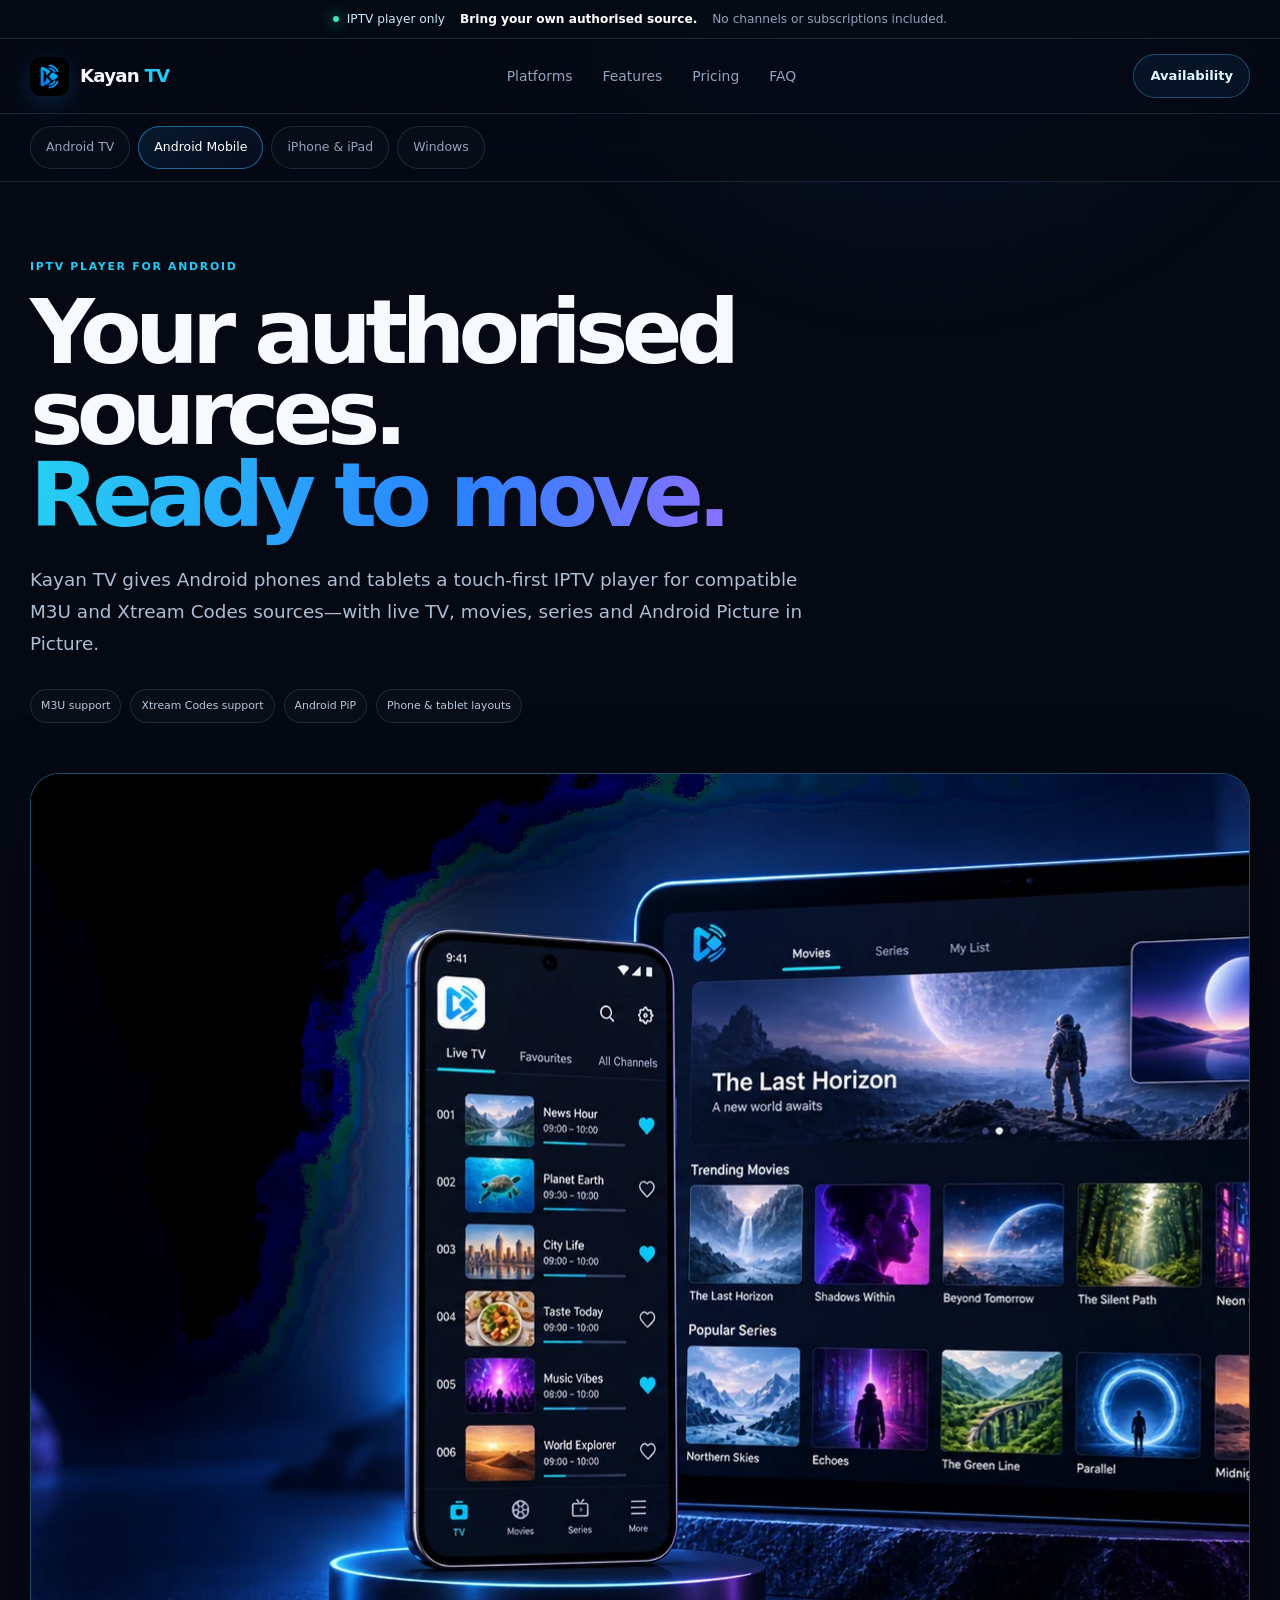
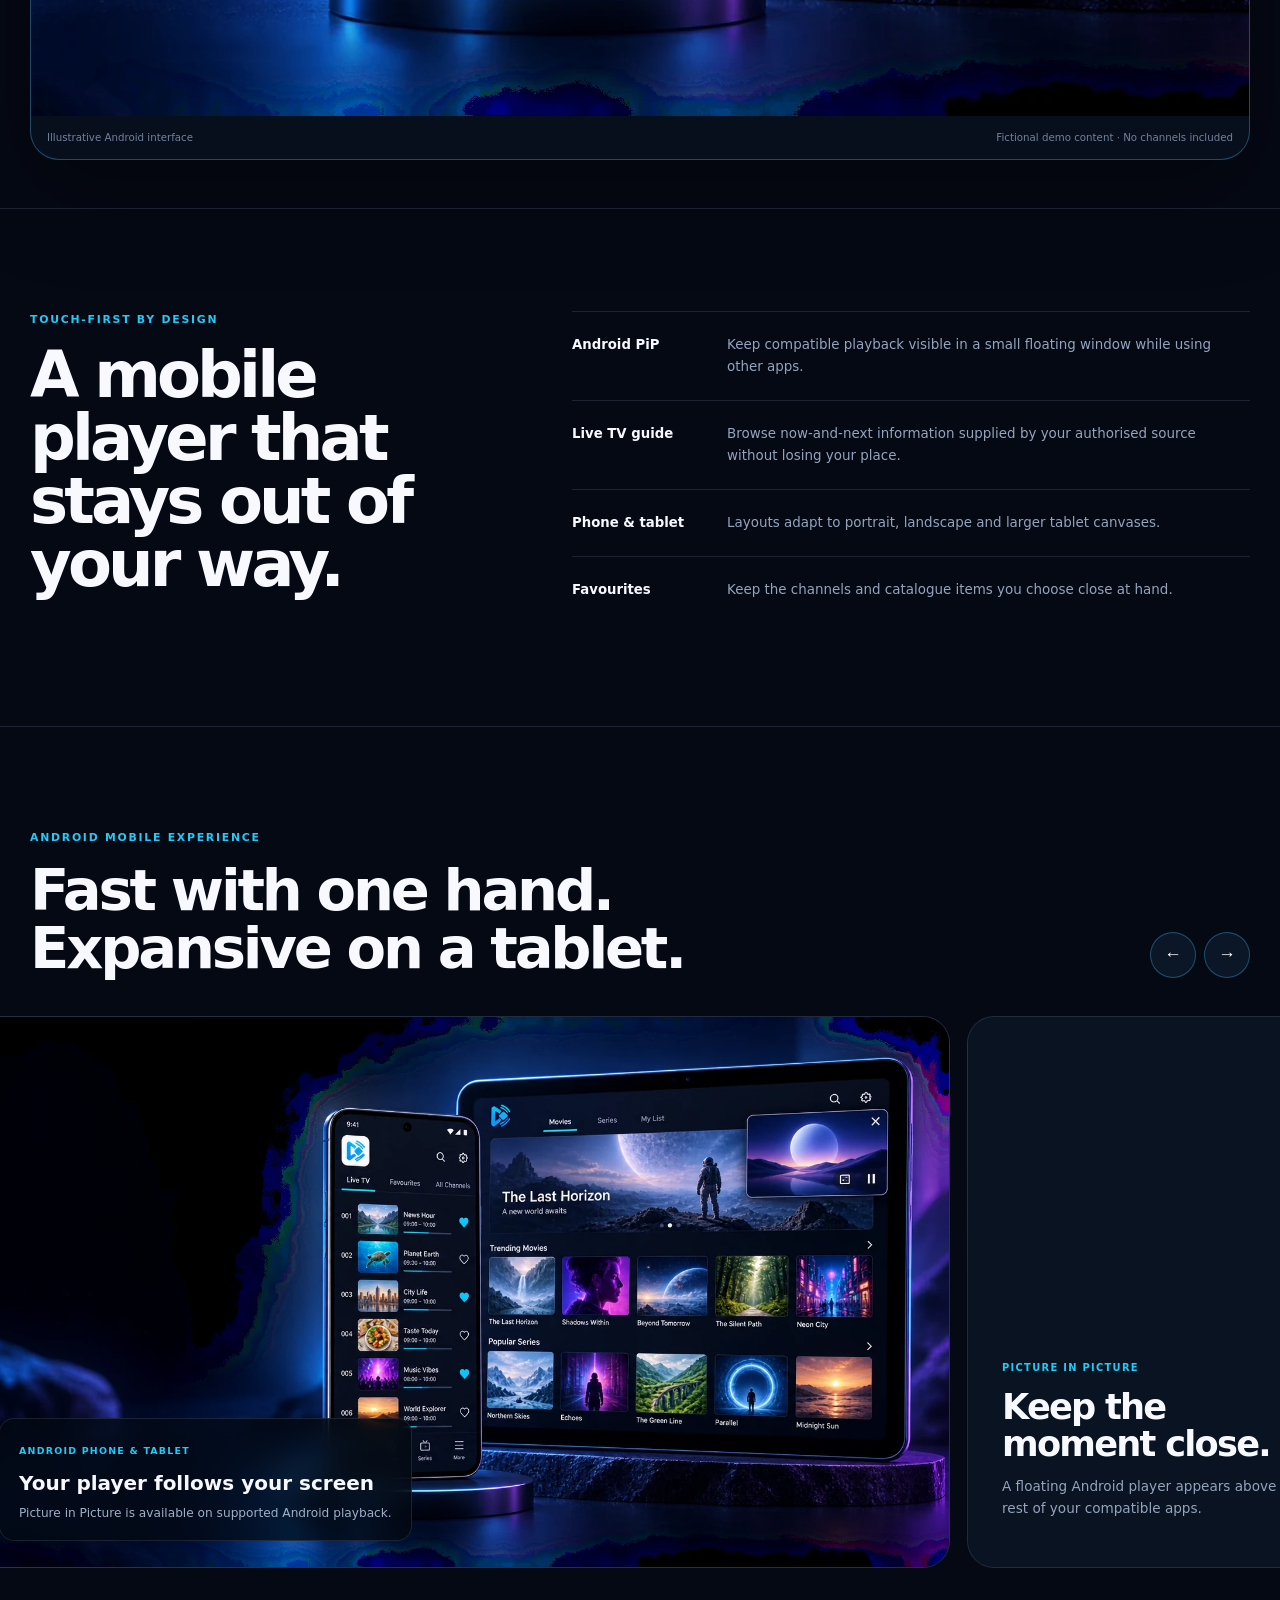
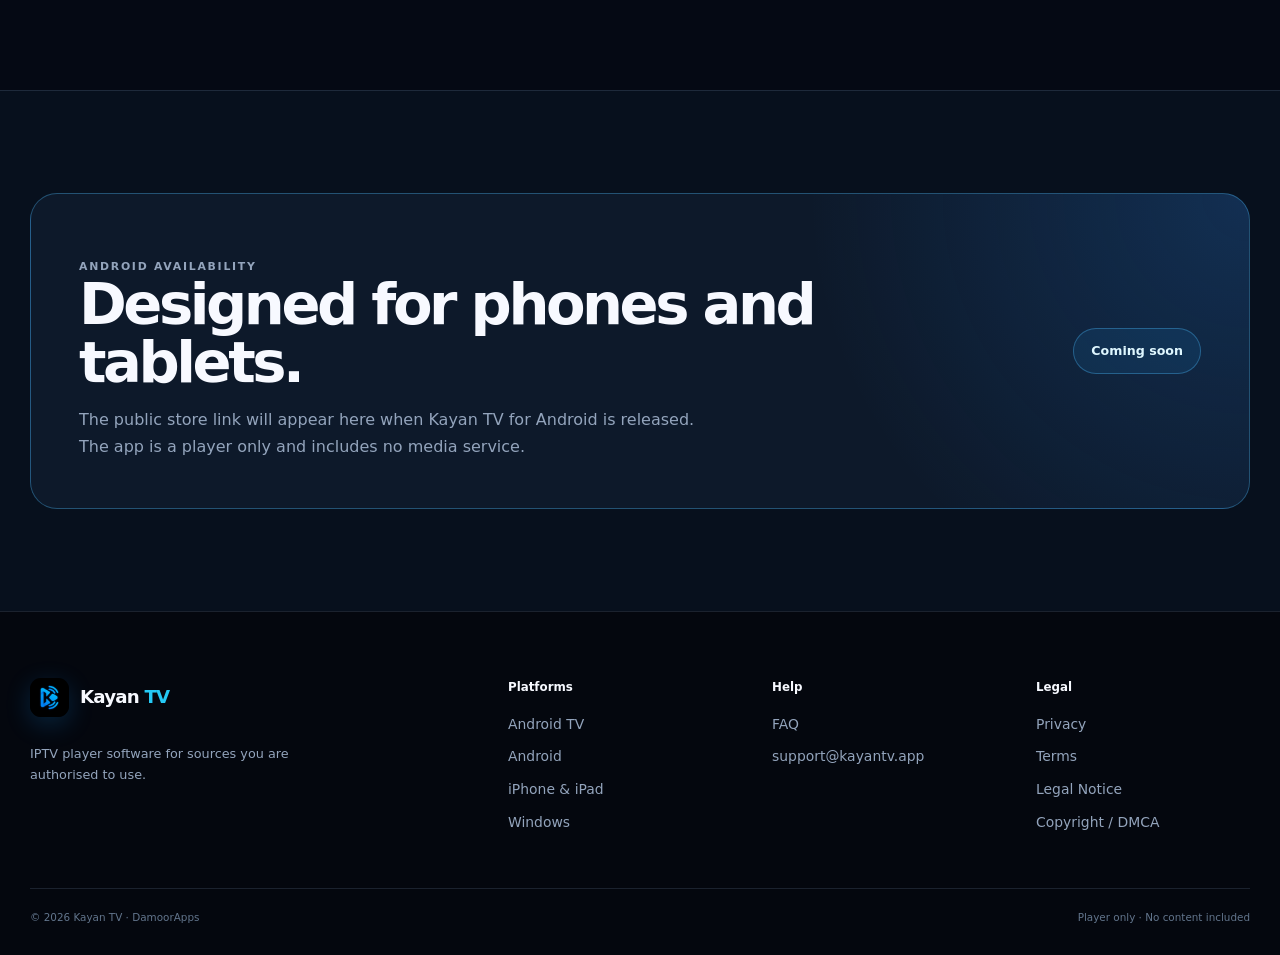
==== android-iptv-player.html @ 96493ee9 "Build platform pages and expand IPTV SEO" ====
<!doctype html>
<html lang="en">
<head>
  <meta charset="utf-8"><meta name="viewport" content="width=device-width,initial-scale=1,viewport-fit=cover">
  <title>IPTV Player for Android Phones & Tablets | Kayan TV</title>
  <meta name="description" content="Kayan TV is an IPTV player for Android phones and tablets with M3U, Xtream Codes, live TV, movies, series and Picture in Picture. No content included.">
  <meta name="robots" content="index,follow,max-image-preview:large"><meta name="theme-color" content="#050914">
  <link rel="canonical" href="https://kayantv.app/android-iptv-player"><link rel="icon" href="/assets/kayan-icon.png"><link rel="stylesheet" href="/styles.css">
  <meta property="og:type" content="website"><meta property="og:title" content="Kayan TV — IPTV Player for Android"><meta property="og:description" content="A touch-first M3U and Xtream Codes player with Android Picture in Picture. No content included."><meta property="og:url" content="https://kayantv.app/android-iptv-player"><meta property="og:image" content="https://kayantv.app/assets/kayan-android-mobile-hero.png">
  <script type="application/ld+json">{"@context":"https://schema.org","@type":"MobileApplication","name":"Kayan TV for Android","url":"https://kayantv.app/android-iptv-player","applicationCategory":"MultimediaApplication","operatingSystem":"Android","description":"Touch-first IPTV player for compatible M3U and Xtream Codes sources with Picture in Picture. No content included.","offers":[{"@type":"Offer","name":"Free","price":"0","priceCurrency":"USD"},{"@type":"Offer","name":"Premium Lifetime","price":"9.99","priceCurrency":"USD"}]}</script>
</head>
<body>
  <a class="skip-link" href="#main">Skip to main content</a><div class="notice"><div class="shell notice-inner"><span><i></i> IPTV player only</span><strong>Bring your own authorised source.</strong><span>No channels or subscriptions included.</span></div></div>
  <header class="site-header"><nav class="shell nav"><a class="brand" href="/"><img src="/assets/kayan-icon.png" alt=""><span>Kayan <b>TV</b></span></a><div class="nav-links"><a href="/#platforms">Platforms</a><a href="/#why-kayan">Features</a><a href="/#pricing">Pricing</a><a href="/#faq">FAQ</a></div><a class="nav-cta" href="#availability">Availability</a></nav></header>
  <div class="platform-subnav"><nav class="shell platform-tabs" aria-label="Kayan TV platform pages"><a href="/android-tv-iptv-player">Android TV</a><a aria-current="page" href="/android-iptv-player">Android Mobile</a><a href="/ios-iptv-player">iPhone & iPad</a><a href="/windows-iptv-player">Windows</a></nav></div>
  <main id="main">
    <section class="platform-hero shell"><div class="platform-hero-copy"><p class="eyebrow">IPTV player for Android</p><h1>Your authorised sources.<br><em>Ready to move.</em></h1><p>Kayan TV gives Android phones and tablets a touch-first IPTV player for compatible M3U and Xtream Codes sources—with live TV, movies, series and Android Picture in Picture.</p><div class="platform-badges"><span>M3U support</span><span>Xtream Codes support</span><span>Android PiP</span><span>Phone & tablet layouts</span></div></div><div class="platform-visual"><img src="/assets/kayan-android-mobile-hero.webp" alt="Illustrative Kayan TV IPTV player running on an Android phone and tablet" width="1672" height="942" fetchpriority="high"><div class="visual-note"><span>Illustrative Android interface</span><span>Fictional demo content · No channels included</span></div></div></section>
    <section class="section"><div class="shell platform-intro-grid"><div><p class="eyebrow">Touch-first by design</p><h2>A mobile player that stays out of your way.</h2></div><div class="feature-list"><div><b>Android PiP</b><span>Keep compatible playback visible in a small floating window while using other apps.</span></div><div><b>Live TV guide</b><span>Browse now-and-next information supplied by your authorised source without losing your place.</span></div><div><b>Phone & tablet</b><span>Layouts adapt to portrait, landscape and larger tablet canvases.</span></div><div><b>Favourites</b><span>Keep the channels and catalogue items you choose close at hand.</span></div></div></div></section>
    <section class="section carousel-section" data-carousel><div class="shell carousel-head"><div><p class="eyebrow">Android mobile experience</p><h2>Fast with one hand.<br>Expansive on a tablet.</h2></div><div class="carousel-controls"><button data-carousel-prev aria-label="Previous Android screenshot">←</button><button data-carousel-next aria-label="Next Android screenshot">→</button></div></div><div class="shot-track" data-carousel-track>
      <article class="shot-card image-card"><img src="/assets/kayan-android-mobile-hero.webp" alt="Kayan TV on Android phone and tablet with Picture in Picture" width="1672" height="942" loading="lazy"><div class="shot-card-copy"><small>Android phone & tablet</small><h3>Your player follows your screen</h3><p>Picture in Picture is available on supported Android playback.</p></div></article>
      <article class="shot-card ui-card"><div class="shot-story"><span>Picture in Picture</span><h3>Keep the moment close.</h3><p>A floating Android player appears above the rest of your compatible apps.</p></div><div class="ui-panel"><div class="ui-panel-head"><img src="/assets/kayan-icon.png" alt=""><b>Live now</b><span>PiP active</span></div><div class="fake-hero"><b>Fictional demo programme</b></div><div class="fake-row"><span>Guide</span><span>Favourites</span><span>Movies</span><span>Series</span></div></div></article>
      <article class="shot-card ui-card"><div class="shot-story"><span>Designed for touch</span><h3>Find it without hunting.</h3><p>Clear categories and large targets keep navigation quick on mobile.</p></div><div class="ui-panel"><div class="ui-panel-head"><img src="/assets/kayan-icon.png" alt=""><b>Your library</b><span>Browse</span></div><div class="fake-row"><span>Live TV</span><span>Movies</span><span>Series</span><span>Continue</span></div><div class="fake-row"><span>Source 01</span><span>Source 02</span><span>My list</span><span>Settings</span></div></div></article>
    </div></section>
    <section class="section availability" id="availability"><div class="shell availability-card"><div><p class="eyebrow">Android availability</p><h2>Designed for phones and tablets.</h2><p>The public store link will appear here when Kayan TV for Android is released. The app is a player only and includes no media service.</p></div><span class="status-pill">Coming soon</span></div></section>
  </main>
  <footer class="site-footer"><div class="shell footer-top"><div class="footer-brand"><a class="brand" href="/"><img src="/assets/kayan-icon.png" alt=""><span>Kayan <b>TV</b></span></a><p>IPTV player software for sources you are authorised to use.</p></div><div class="footer-column"><b>Platforms</b><a href="/android-tv-iptv-player">Android TV</a><a href="/android-iptv-player">Android</a><a href="/ios-iptv-player">iPhone & iPad</a><a href="/windows-iptv-player">Windows</a></div><div class="footer-column"><b>Help</b><a href="/#faq">FAQ</a><a data-email="supportEmail" href="mailto:support@kayantv.app">Support</a></div><div class="footer-column"><b>Legal</b><a href="/privacy">Privacy</a><a href="/terms">Terms</a><a href="/legal">Legal Notice</a><a href="/copyright">Copyright / DMCA</a></div></div><div class="shell footer-bottom"><span>© 2026 Kayan TV · <span data-publisher>DamoorApps</span></span><span>Player only · No content included</span></div></footer>
  <script src="/site.config.js"></script><script src="/app.js"></script>
</body></html>
---- styles.css ----
:root {
  --bg: #050914;
  --surface: #0b1423;
  --surface-2: #101d30;
  --text: #f7f9ff;
  --muted: #93a4bc;
  --line: rgba(167, 200, 240, .14);
  --line-strong: rgba(78, 190, 255, .34);
  --cyan: #25c9f5;
  --blue: #2a7fff;
  --violet: #8d6bff;
  --teal: #3ee0bd;
  --shell: 1220px;
  --shadow: 0 32px 90px rgba(0, 0, 0, .38);
}

* { box-sizing: border-box; }
html { scroll-behavior: smooth; scroll-padding-top: 92px; }
body {
  margin: 0;
  overflow-x: hidden;
  background: var(--bg);
  color: var(--text);
  font: 16px/1.65 Inter, ui-sans-serif, system-ui, -apple-system, BlinkMacSystemFont, "Segoe UI", sans-serif;
  -webkit-font-smoothing: antialiased;
}
body::before {
  content: "";
  position: fixed;
  inset: 0;
  z-index: -1;
  pointer-events: none;
  background:
    radial-gradient(circle at 72% -12%, rgba(35, 132, 255, .14), transparent 33%),
    linear-gradient(rgba(255, 255, 255, .013) 1px, transparent 1px),
    linear-gradient(90deg, rgba(255, 255, 255, .013) 1px, transparent 1px);
  background-size: auto, 72px 72px, 72px 72px;
  mask-image: linear-gradient(#000, transparent 75%);
}
a { color: inherit; }
img, video, svg { display: block; max-width: 100%; }
h1, h2, h3, p { margin-top: 0; }
.shell, .container { width: min(var(--shell), calc(100% - 48px)); margin-inline: auto; }
.skip-link { position: fixed; top: -100px; left: 14px; z-index: 100; padding: 10px 14px; border-radius: 8px; background: #fff; color: #000; }
.skip-link:focus { top: 14px; }

.notice { border-bottom: 1px solid var(--line); background: rgba(5, 11, 21, .94); }
.notice-inner { min-height: 38px; display: flex; align-items: center; justify-content: center; gap: 15px; color: var(--muted); font-size: .76rem; }
.notice-inner span:first-child { display: flex; align-items: center; gap: 8px; color: #cce9f7; }
.notice-inner i { width: 6px; height: 6px; border-radius: 50%; background: var(--teal); box-shadow: 0 0 14px var(--teal); }
.notice-inner strong { color: #fff; }

.site-header { position: sticky; top: 0; z-index: 30; background: rgba(5, 9, 20, .82); backdrop-filter: blur(18px); border-bottom: 1px solid var(--line); }
.nav { min-height: 74px; display: flex; align-items: center; justify-content: space-between; gap: 28px; }
.brand { display: inline-flex; align-items: center; gap: 11px; text-decoration: none; font-size: 1.14rem; font-weight: 820; letter-spacing: -.045em; }
.brand img { width: 39px; height: 39px; border-radius: 11px; box-shadow: 0 7px 26px rgba(27, 157, 255, .2); }
.brand b { color: var(--cyan); }
.nav-links { display: flex; align-items: center; gap: 30px; }
.nav-links a, .footer-column a { color: var(--muted); text-decoration: none; font-size: .87rem; transition: color .2s; }
.nav-links a:hover, .footer-column a:hover { color: #fff; }
.nav-cta { display: inline-flex; align-items: center; gap: 8px; padding: 10px 16px; border: 1px solid var(--line-strong); border-radius: 999px; background: rgba(31, 153, 239, .08); color: #def6ff; text-decoration: none; font-size: .82rem; font-weight: 780; white-space: nowrap; }

.home-hero { padding: 90px 0 74px; }
.home-hero-copy { max-width: 980px; }
.home-hero h1, .platform-hero h1 {
  max-width: 1050px;
  margin: 0;
  font-size: clamp(4rem, 7.2vw, 7.4rem);
  line-height: .91;
  letter-spacing: -.074em;
}
.home-hero h1 em, .platform-hero h1 em { font-style: normal; background: linear-gradient(100deg, #26d0f3, #2b82ff 62%, #8b70ff); background-clip: text; -webkit-background-clip: text; color: transparent; }
.home-hero-copy > p:not(.eyebrow), .platform-hero-copy > p:not(.eyebrow) { max-width: 790px; margin: 28px 0; color: #adbed3; font-size: 1.15rem; line-height: 1.75; }
.eyebrow { margin: 0 0 16px; color: var(--cyan); font-size: .68rem; font-weight: 820; letter-spacing: .16em; text-transform: uppercase; }
.hero-actions { display: flex; flex-wrap: wrap; gap: 11px; }
.button { min-height: 50px; display: inline-flex; align-items: center; justify-content: center; gap: 10px; padding: 0 21px; border-radius: 13px; text-decoration: none; font-size: .9rem; font-weight: 780; transition: transform .2s, filter .2s; }
.button:hover { transform: translateY(-2px); filter: brightness(1.06); }
.button-primary { background: linear-gradient(120deg, #24c4ec, #2b7fff 74%); box-shadow: 0 16px 38px rgba(39, 129, 255, .24); }
.button-secondary { border: 1px solid var(--line); background: rgba(255, 255, 255, .025); color: #dce8f7; }
.hero-proof { list-style: none; display: flex; flex-wrap: wrap; gap: 24px; padding: 0; margin: 29px 0 0; color: #8295ad; font-size: .75rem; }
.hero-proof li::before { content: "✓"; color: var(--teal); margin-right: 8px; }
.hero-art { position: relative; margin-top: 58px; overflow: hidden; border: 1px solid var(--line-strong); border-radius: 30px; background: #07101f; box-shadow: var(--shadow); }
.hero-art img { width: 100%; aspect-ratio: 16/9; object-fit: cover; }
.hero-art > span { position: absolute; right: 17px; bottom: 15px; padding: 6px 9px; border: 1px solid rgba(255, 255, 255, .1); border-radius: 7px; background: rgba(2, 8, 16, .76); backdrop-filter: blur(12px); color: #b5c6d9; font-size: .61rem; letter-spacing: .04em; }

.section { padding: 102px 0; border-top: 1px solid var(--line); }
.section-heading { margin-bottom: 50px; }
.section-heading h2, .price-band h2, .player-only h2, .faq-intro h2, .page h1 { margin: 0; font-size: clamp(2.8rem, 5.2vw, 5.2rem); line-height: .98; letter-spacing: -.062em; }
.section-heading > p:last-child, .compact-heading > p, .price-band-grid > div > p:last-child, .player-only-grid > div:last-child p { color: var(--muted); }
.compact-heading { display: grid; grid-template-columns: 1fr .55fr; align-items: end; gap: 60px; }
.compact-heading > p { margin: 0 0 5px; max-width: 430px; }

.platform-picker { background: linear-gradient(180deg, #07101d, #050914); }
.platform-tabs { display: grid; grid-template-columns: repeat(4, 1fr); gap: 12px; }
.platform-tabs a { position: relative; min-width: 0; padding: 23px; border: 1px solid var(--line); border-radius: 18px; background: rgba(255, 255, 255, .018); text-decoration: none; transition: border-color .2s, background .2s, transform .2s; }
.platform-tabs a:hover { transform: translateY(-3px); border-color: var(--line-strong); background: rgba(41, 151, 238, .06); }
.platform-tabs a[aria-current="page"] { border-color: rgba(46, 186, 255, .52); background: linear-gradient(145deg, rgba(32, 152, 232, .13), rgba(43, 95, 211, .05)); box-shadow: inset 0 -2px var(--cyan); }
.platform-tabs a { display: flex; flex-direction: column; }
.tab-icon { width: 40px; height: 40px; display: grid; place-items: center; margin-bottom: 31px; border: 1px solid var(--line-strong); border-radius: 12px; color: var(--cyan); background: rgba(40, 139, 227, .08); }
.platform-tabs small { color: #617691; font-size: .62rem; font-weight: 760; letter-spacing: .13em; text-transform: uppercase; }
.platform-tabs b { margin-top: 4px; font-size: 1.15rem; }
.platform-tabs i { margin-top: 16px; color: var(--cyan); font-size: .72rem; font-style: normal; font-weight: 760; }

.value-grid { display: grid; grid-template-columns: repeat(4, 1fr); border: 1px solid var(--line); border-radius: 25px; overflow: hidden; background: rgba(255, 255, 255, .014); }
.value-grid article { min-height: 300px; padding: 30px; border-right: 1px solid var(--line); }
.value-grid article:last-child { border-right: 0; }
.value-grid article > span { color: var(--cyan); font-size: .62rem; font-weight: 820; }
.value-grid h3 { margin: 108px 0 11px; font-size: 1.23rem; line-height: 1.12; letter-spacing: -.035em; }
.value-grid p { color: var(--muted); font-size: .84rem; }

.price-band { background: radial-gradient(circle at 85% 10%, rgba(38, 126, 255, .16), transparent 30%), #07101d; }
.price-band-grid { display: grid; grid-template-columns: 1fr .78fr; align-items: center; gap: 95px; }
.price-band-grid > div:first-child > p:last-child { max-width: 600px; margin-top: 22px; }
.price-summary { position: relative; padding: 35px; border: 1px solid rgba(51, 180, 255, .38); border-radius: 25px; background: linear-gradient(145deg, #0f1d31, #09111e); box-shadow: var(--shadow); }
.price-label { font-size: .76rem; font-weight: 780; }
.price-summary > strong { display: block; margin: 20px 0 23px; font-size: 4.3rem; line-height: 1; letter-spacing: -.07em; }
.price-summary > strong small { font-size: 1.4rem; }
.price-summary ul { list-style: none; padding: 0; margin: 0 0 22px; display: grid; grid-template-columns: 1fr 1fr; gap: 0 23px; }
.price-summary li { padding: 9px 0; border-top: 1px solid var(--line); color: #bdcde0; font-size: .77rem; }
.price-summary li::before { content: "✓"; color: var(--teal); margin-right: 8px; }
.price-summary > small { color: #667a94; font-size: .62rem; }

.player-only { background: linear-gradient(120deg, #0a1728, #050914); }
.player-only-grid { display: grid; grid-template-columns: 1fr 1fr; gap: 95px; align-items: center; }
.player-only-grid > div:last-child p { line-height: 1.75; }
.text-link { display: inline-flex; align-items: center; gap: 9px; color: var(--cyan); font-size: .85rem; font-weight: 760; text-decoration: none; }

.faq-layout { display: grid; grid-template-columns: .55fr 1fr; gap: 90px; }
.faq-intro a { color: var(--cyan); font-size: .85rem; }
.faq-list details { padding: 21px 0; border-top: 1px solid var(--line); }
.faq-list details:last-child { border-bottom: 1px solid var(--line); }
.faq-list summary { display: flex; justify-content: space-between; gap: 20px; list-style: none; cursor: pointer; font-size: .95rem; font-weight: 720; }
.faq-list summary::-webkit-details-marker { display: none; }
.faq-list summary span { color: var(--cyan); transition: transform .2s; }
.faq-list details[open] summary span { transform: rotate(45deg); }
.faq-list details p { max-width: 690px; margin: 13px 40px 0 0; color: var(--muted); font-size: .85rem; }

/* Platform pages */
.platform-subnav { position: sticky; top: 74px; z-index: 20; border-bottom: 1px solid var(--line); background: rgba(5, 9, 20, .9); backdrop-filter: blur(16px); }
.platform-subnav .platform-tabs { display: flex; gap: 8px; overflow-x: auto; padding: 12px 0; scrollbar-width: none; }
.platform-subnav .platform-tabs::-webkit-scrollbar { display: none; }
.platform-subnav .platform-tabs a { flex: 0 0 auto; min-height: 0; padding: 10px 15px; border-radius: 999px; display: block; color: var(--muted); font-size: .78rem; }
.platform-subnav .platform-tabs a[aria-current="page"] { color: #fff; box-shadow: none; }
.platform-hero { padding: 76px 0 48px; }
.platform-hero-copy { max-width: 930px; }
.platform-hero h1 { font-size: clamp(3.8rem, 7vw, 7rem); }
.platform-badges { display: flex; flex-wrap: wrap; gap: 9px; margin-top: 25px; }
.platform-badges span { padding: 7px 10px; border: 1px solid var(--line); border-radius: 999px; color: #b8c8db; background: rgba(255, 255, 255, .02); font-size: .68rem; }
.platform-visual { margin-top: 50px; overflow: hidden; border: 1px solid var(--line-strong); border-radius: 29px; background: #070f1c; box-shadow: var(--shadow); }
.platform-visual img { width: 100%; aspect-ratio: 16/9; object-fit: cover; }
.visual-note { display: flex; justify-content: space-between; gap: 18px; padding: 13px 16px; color: #6f839c; font-size: .64rem; }
.platform-intro-grid { display: grid; grid-template-columns: .8fr 1.2fr; gap: 90px; align-items: start; }
.platform-intro-grid h2 { margin: 0; font-size: clamp(2.9rem, 5vw, 5.2rem); line-height: .98; letter-spacing: -.06em; }
.feature-list { display: grid; gap: 0; }
.feature-list > div { display: grid; grid-template-columns: 130px 1fr; gap: 25px; padding: 22px 0; border-top: 1px solid var(--line); }
.feature-list b { font-size: .83rem; }
.feature-list span { color: var(--muted); font-size: .84rem; }

.carousel-section { overflow: hidden; }
.carousel-head { display: flex; align-items: end; justify-content: space-between; gap: 30px; margin-bottom: 35px; }
.carousel-head h2 { margin: 0; font-size: clamp(2.6rem, 4.5vw, 4.5rem); line-height: 1; letter-spacing: -.055em; }
.carousel-controls { display: flex; gap: 8px; }
.carousel-controls button { width: 46px; height: 46px; display: grid; place-items: center; border: 1px solid var(--line-strong); border-radius: 50%; background: #0b1727; color: #fff; cursor: pointer; font-size: 1.1rem; }
.carousel-controls button:disabled { opacity: .32; cursor: default; }
.shot-track { display: flex; gap: 17px; overflow-x: auto; scroll-snap-type: x mandatory; scrollbar-width: none; padding: 3px max(24px, calc((100vw - var(--shell)) / 2)) 20px; margin-inline: calc(-1 * max(24px, calc((100vw - var(--shell)) / 2))); }
.shot-track::-webkit-scrollbar { display: none; }
.shot-card { position: relative; flex: 0 0 min(980px, 82vw); min-height: 535px; overflow: hidden; scroll-snap-align: start; border: 1px solid var(--line); border-radius: 27px; background: linear-gradient(145deg, #0f1d30, #08101d); }
.shot-card.image-card img { width: 100%; height: 100%; min-height: 535px; object-fit: cover; }
.shot-card-copy { position: absolute; left: 28px; bottom: 26px; max-width: 420px; padding: 17px 19px; border: 1px solid rgba(255, 255, 255, .1); border-radius: 15px; background: rgba(3, 9, 18, .78); backdrop-filter: blur(14px); }
.shot-card-copy small { color: var(--cyan); font-size: .59rem; font-weight: 800; letter-spacing: .13em; text-transform: uppercase; }
.shot-card-copy h3 { margin: 5px 0 3px; font-size: 1.25rem; }
.shot-card-copy p { margin: 0; color: #9eb0c6; font-size: .76rem; }
.shot-card.ui-card { display: grid; grid-template-columns: .72fr 1.28fr; padding: 34px; gap: 25px; background: radial-gradient(circle at 80% 0, rgba(41, 144, 255, .16), transparent 34%), #091321; }
.shot-story { display: flex; flex-direction: column; justify-content: end; }
.shot-story span { color: var(--cyan); font-size: .62rem; font-weight: 820; letter-spacing: .13em; text-transform: uppercase; }
.shot-story h3 { margin: 12px 0; font-size: 2.2rem; line-height: 1.05; letter-spacing: -.05em; }
.shot-story p { color: var(--muted); font-size: .85rem; }
.ui-panel { align-self: center; padding: 20px; border: 1px solid var(--line); border-radius: 19px; background: #070e19; box-shadow: 0 25px 60px rgba(0, 0, 0, .35); }
.ui-panel-head { display: flex; align-items: center; justify-content: space-between; margin-bottom: 17px; color: #ddebfa; font-size: .72rem; }
.ui-panel-head img { width: 33px; height: 33px; border-radius: 9px; }
.fake-hero { min-height: 145px; display: flex; align-items: end; padding: 17px; border-radius: 12px; background: radial-gradient(circle at 72% 30%, #327bc6, transparent 25%), linear-gradient(135deg, #153759, #141b36); }
.fake-hero b { max-width: 210px; font-size: 1.25rem; line-height: 1.05; }
.fake-row { display: grid; grid-template-columns: repeat(4, 1fr); gap: 8px; margin-top: 10px; }
.fake-row span { height: 77px; display: flex; align-items: end; padding: 8px; border-radius: 8px; background: linear-gradient(145deg, #185f88, #112743); color: #dcecff; font-size: .58rem; }
.fake-row span:nth-child(2) { background: linear-gradient(145deg, #594397, #1e2344); }
.fake-row span:nth-child(3) { background: linear-gradient(145deg, #19766e, #112b3d); }
.fake-row span:nth-child(4) { background: linear-gradient(145deg, #284f9e, #182442); }
.epg-grid { display: grid; grid-template-columns: 95px repeat(3, 1fr); gap: 5px; }
.epg-grid span { min-height: 42px; padding: 7px; border-radius: 6px; background: #13233a; color: #798ea8; font-size: .54rem; }
.epg-grid span:nth-child(4n+1) { background: transparent; color: #b4c4d7; }
.epg-grid .epg-active { background: linear-gradient(120deg, #147ebd, #2b57aa); color: #fff; }

.availability { background: #07101d; }
.availability-card { display: grid; grid-template-columns: 1fr auto; align-items: center; gap: 50px; padding: 48px; border: 1px solid var(--line-strong); border-radius: 27px; background: radial-gradient(circle at 100% 0, rgba(38, 136, 244, .2), transparent 35%), #0d192a; }
.availability-card h2 { margin: 0; font-size: clamp(2.5rem, 4.5vw, 4.5rem); line-height: 1; letter-spacing: -.06em; }
.availability-card p { max-width: 650px; margin: 16px 0 0; color: var(--muted); }
.status-pill { padding: 12px 17px; border: 1px solid var(--line-strong); border-radius: 999px; color: #dff7ff; background: rgba(36, 156, 239, .1); font-size: .79rem; font-weight: 780; white-space: nowrap; }

.site-footer { padding: 66px 0 28px; border-top: 1px solid var(--line); background: #04070e; }
.footer-top { display: grid; grid-template-columns: 2fr repeat(3, 1fr); gap: 50px; }
.footer-brand p { max-width: 320px; margin-top: 18px; color: var(--muted); font-size: .8rem; }
.footer-column { display: flex; flex-direction: column; gap: 10px; }
.footer-column b { margin-bottom: 5px; font-size: .74rem; }
.footer-bottom { display: flex; justify-content: space-between; margin-top: 54px; padding-top: 20px; border-top: 1px solid var(--line); color: #62758c; font-size: .65rem; }

/* Legal and policy pages */
.container .nav { min-height: 74px; }
.page { max-width: 820px; padding: 72px 0; }
.page h2 { margin-top: 40px; letter-spacing: -.035em; }
.page p, .page li { color: var(--muted); }
.page a { color: var(--cyan); }
.footer { padding: 36px 0; border-top: 1px solid var(--line); }
.footer-inner { display: flex; justify-content: space-between; gap: 24px; color: var(--muted); font-size: .8rem; }
.footer-inner nav { display: flex; flex-wrap: wrap; gap: 20px; }
.footer-inner a { color: #a9bbd1; text-decoration: none; }

@media (max-width: 1030px) {
  .home-hero h1, .platform-hero h1 { font-size: clamp(3.7rem, 8.8vw, 6.3rem); }
  .value-grid { grid-template-columns: 1fr 1fr; }
  .value-grid article:nth-child(2) { border-right: 0; }
  .value-grid article:nth-child(-n+2) { border-bottom: 1px solid var(--line); }
  .price-band-grid, .platform-intro-grid { gap: 50px; }
  .shot-card { min-height: 475px; }
  .shot-card.image-card img { min-height: 475px; }
}

@media (max-width: 780px) {
  .shell, .container { width: min(100% - 32px, var(--shell)); }
  .notice-inner { justify-content: flex-start; overflow-x: auto; white-space: nowrap; }
  .notice-inner strong { display: none; }
  .nav-links { display: none; }
  .home-hero { padding: 62px 0 58px; }
  .home-hero h1, .platform-hero h1 { font-size: clamp(3.35rem, 15vw, 5.2rem); }
  .home-hero-copy > p:not(.eyebrow), .platform-hero-copy > p:not(.eyebrow) { font-size: 1rem; }
  .hero-art { margin-top: 40px; border-radius: 20px; }
  .hero-art img { aspect-ratio: 4/3; object-position: 62% center; }
  .section { padding: 75px 0; }
  .compact-heading, .price-band-grid, .player-only-grid, .faq-layout, .platform-intro-grid { grid-template-columns: 1fr; gap: 35px; }
  .platform-tabs-home { grid-template-columns: 1fr 1fr; }
  .value-grid { grid-template-columns: 1fr; }
  .value-grid article { min-height: 225px; border-right: 0; border-bottom: 1px solid var(--line); }
  .value-grid article:last-child { border-bottom: 0; }
  .value-grid h3 { margin-top: 65px; }
  .price-summary ul { grid-template-columns: 1fr; }
  .platform-subnav { top: 74px; }
  .platform-hero { padding-top: 55px; }
  .platform-visual { border-radius: 20px; }
  .platform-visual img { aspect-ratio: 4/3; object-position: 60% center; }
  .feature-list > div { grid-template-columns: 110px 1fr; }
  .shot-track { padding-inline: 16px; margin-inline: -16px; }
  .shot-card { flex-basis: 88vw; min-height: 440px; }
  .shot-card.image-card img { min-height: 440px; }
  .shot-card.ui-card { grid-template-columns: 1fr; }
  .shot-story { justify-content: start; }
  .ui-panel { width: 100%; }
  .availability-card { grid-template-columns: 1fr; padding: 34px; }
  .footer-top { grid-template-columns: 1fr 1fr; }
  .footer-brand { grid-column: 1 / -1; }
  .footer-bottom { display: block; }
  .footer-bottom span { display: block; margin-top: 8px; }
}

@media (max-width: 480px) {
  .notice-inner span:last-child { display: none; }
  .nav { min-height: 66px; }
  .nav-cta { padding: 8px 11px; font-size: .7rem; }
  .home-hero h1, .platform-hero h1 { font-size: 3.48rem; }
  .hero-actions .button { width: 100%; }
  .hero-proof { display: grid; gap: 9px; }
  .hero-art img, .platform-visual img { aspect-ratio: 1/1; object-position: 68% center; }
  .hero-art > span { display: none; }
  .section { padding: 64px 0; }
  .section-heading h2, .price-band h2, .player-only h2, .faq-intro h2, .page h1 { font-size: 2.75rem; }
  .platform-tabs-home { grid-template-columns: 1fr; }
  .platform-tabs-home a { padding: 20px; }
  .tab-icon { margin-bottom: 20px; }
  .platform-subnav { top: 66px; }
  .visual-note { display: block; }
  .visual-note span { display: block; margin-top: 4px; }
  .feature-list > div { grid-template-columns: 1fr; gap: 4px; }
  .carousel-head { align-items: center; }
  .carousel-controls button { width: 40px; height: 40px; }
  .shot-card { flex-basis: 91vw; min-height: 410px; border-radius: 20px; }
  .shot-card.image-card img { min-height: 410px; object-position: 62% center; }
  .shot-card-copy { left: 16px; right: 16px; bottom: 15px; }
  .shot-card.ui-card { padding: 22px; }
  .fake-row { grid-template-columns: 1fr 1fr; }
  .epg-grid { grid-template-columns: 75px 1fr 1fr; }
  .epg-grid span:nth-child(4n) { display: none; }
  .footer-top { grid-template-columns: 1fr; }
  .footer-brand { grid-column: auto; }
  .footer-inner { flex-direction: column; }
}

@media (prefers-reduced-motion: reduce) {
  html { scroll-behavior: auto; }
  .button, .platform-tabs a, .faq-list summary span { transition: none; }
}
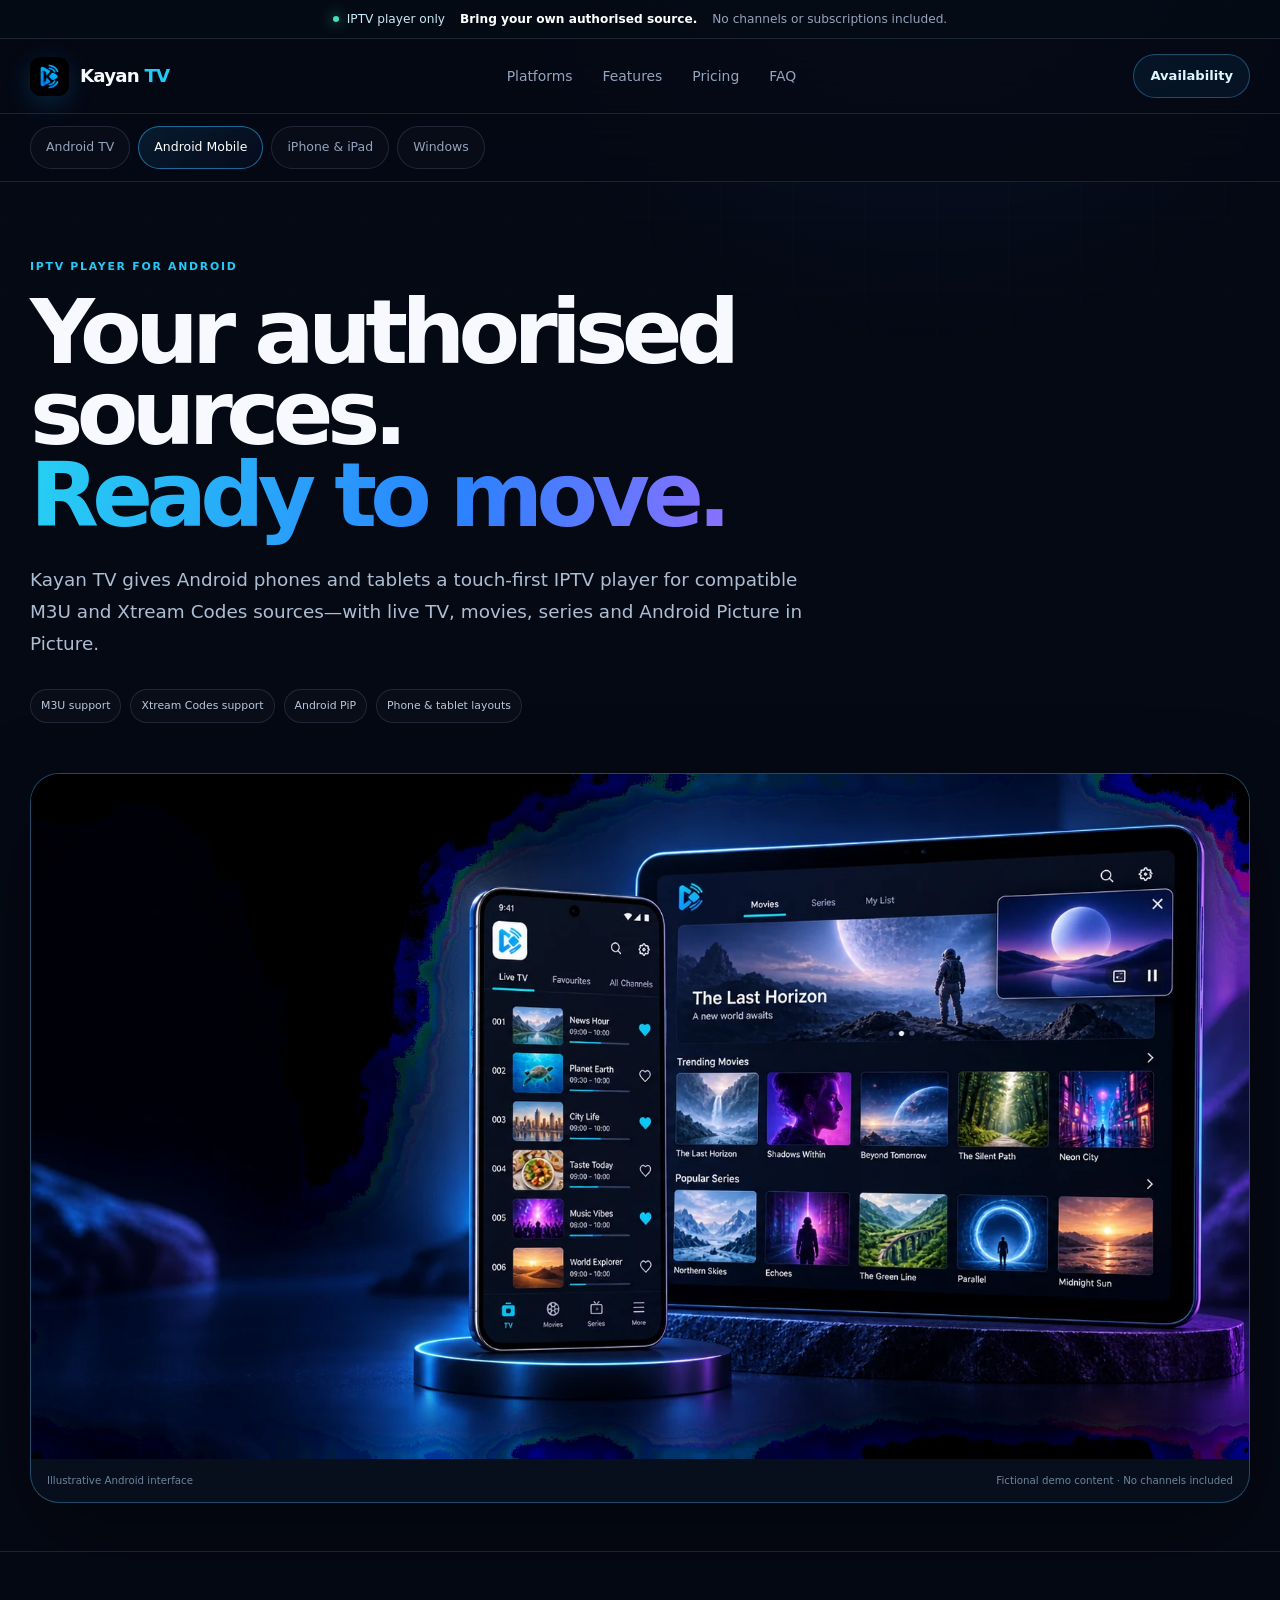
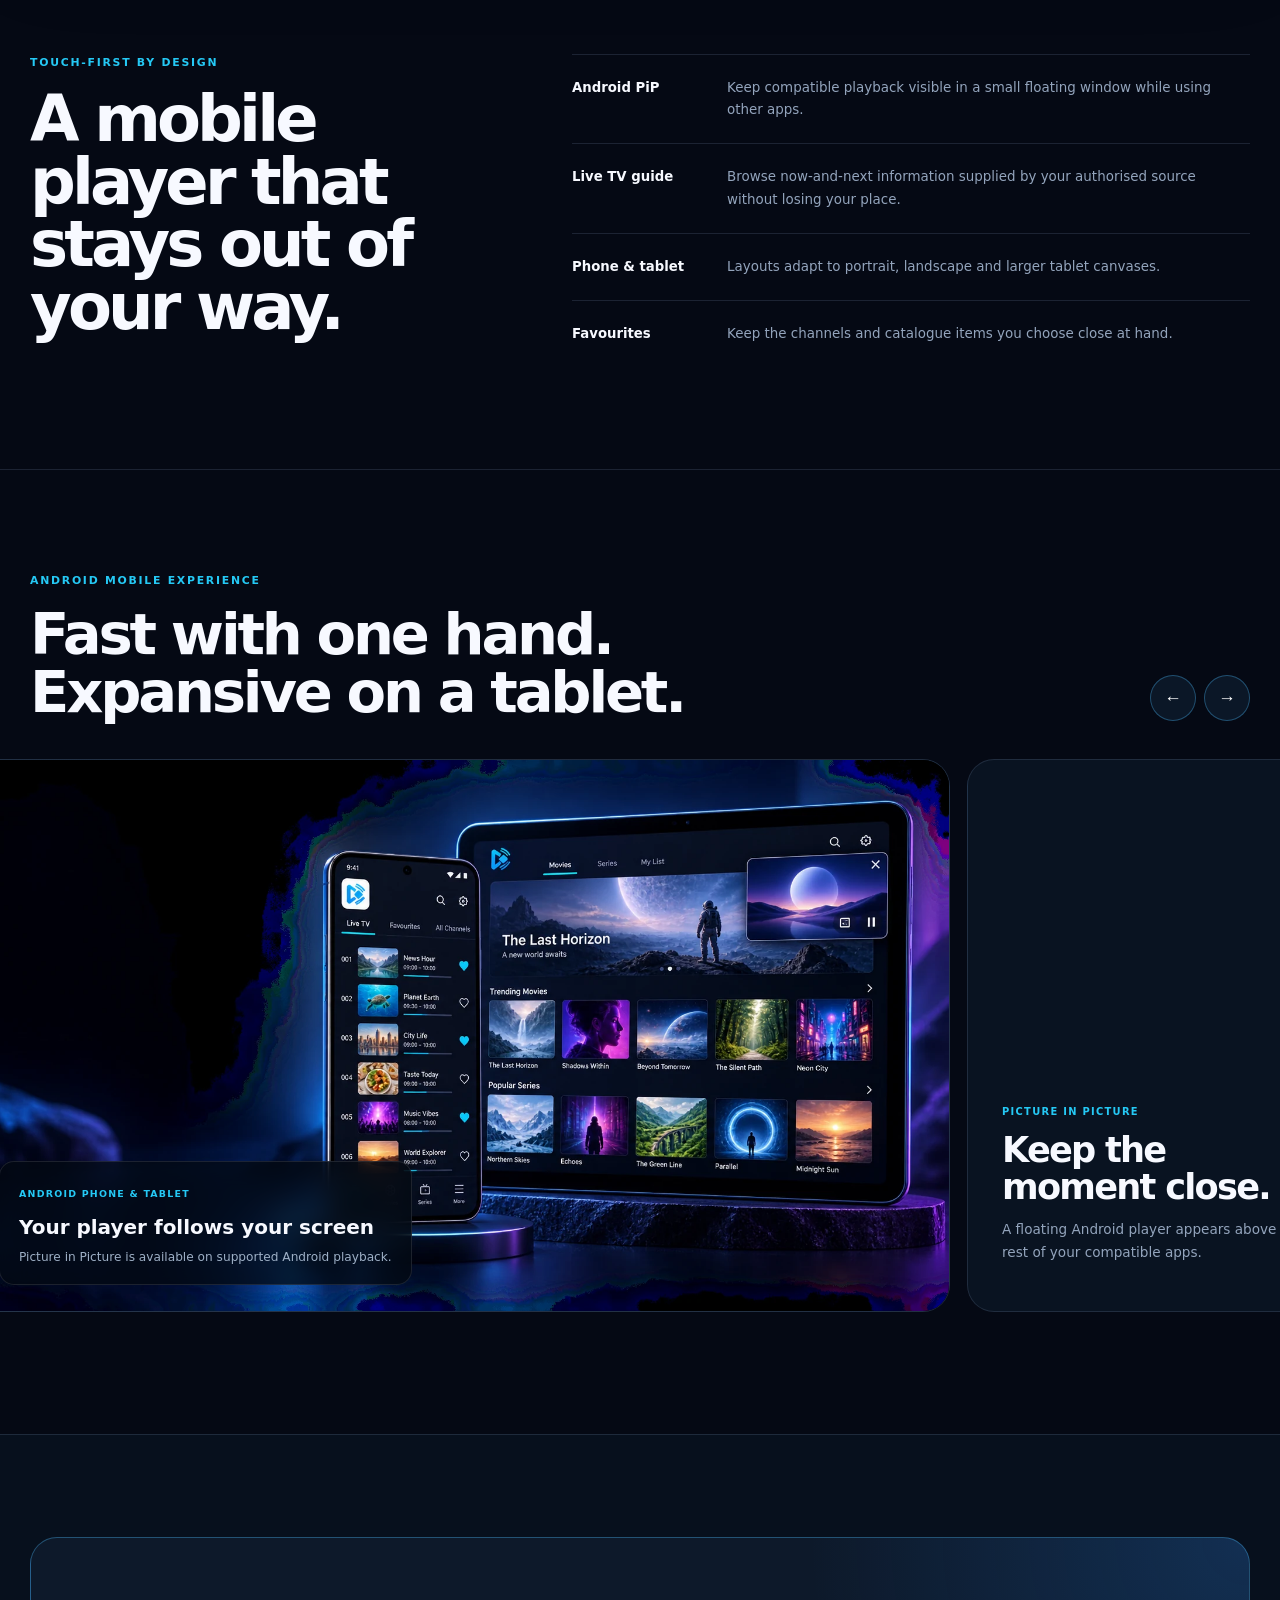
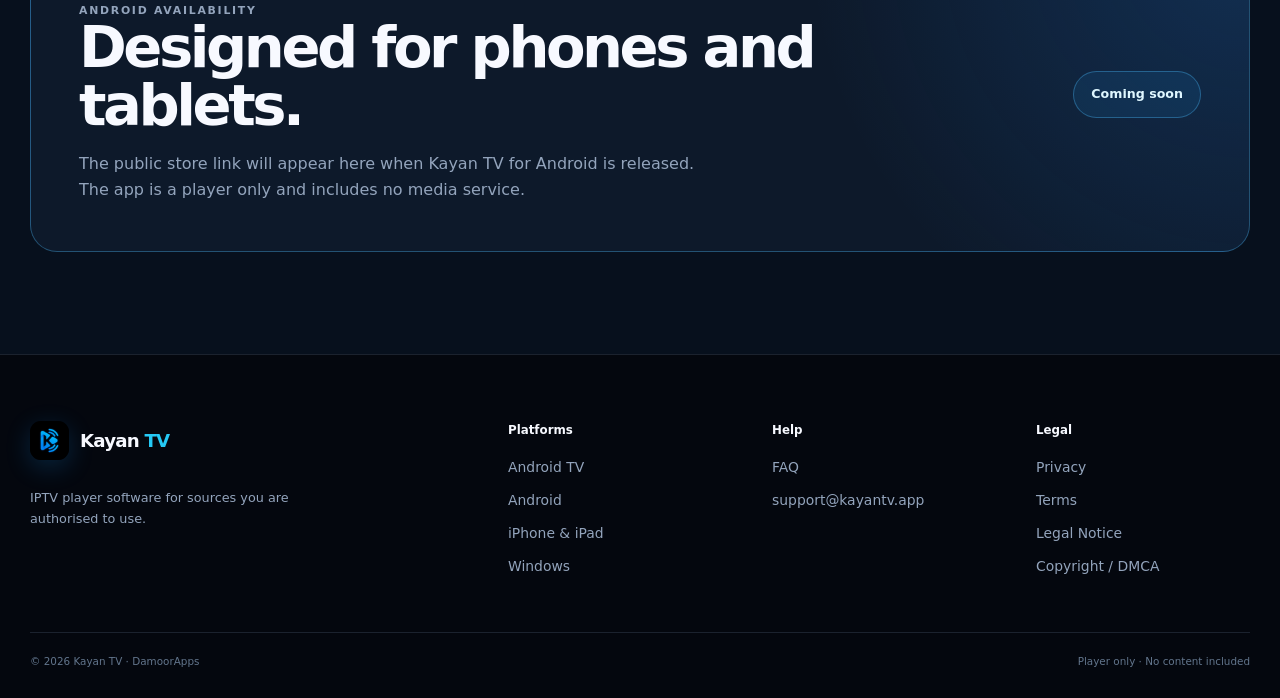
==== commit 5898e782: "Fix mobile layout and prevent stale styles" ====
--- a/android-iptv-player.html
+++ b/android-iptv-player.html
@@ -5,7 +5,7 @@
   <title>IPTV Player for Android Phones & Tablets | Kayan TV</title>
   <meta name="description" content="Kayan TV is an IPTV player for Android phones and tablets with M3U, Xtream Codes, live TV, movies, series and Picture in Picture. No content included.">
   <meta name="robots" content="index,follow,max-image-preview:large"><meta name="theme-color" content="#050914">
-  <link rel="canonical" href="https://kayantv.app/android-iptv-player"><link rel="icon" href="/assets/kayan-icon.png"><link rel="stylesheet" href="/styles.css">
+  <link rel="canonical" href="https://kayantv.app/android-iptv-player"><link rel="icon" href="/assets/kayan-icon.png"><link rel="stylesheet" href="/styles.css?v=20260917-mobile2">
   <meta property="og:type" content="website"><meta property="og:title" content="Kayan TV — IPTV Player for Android"><meta property="og:description" content="A touch-first M3U and Xtream Codes player with Android Picture in Picture. No content included."><meta property="og:url" content="https://kayantv.app/android-iptv-player"><meta property="og:image" content="https://kayantv.app/assets/kayan-android-mobile-hero.png">
   <script type="application/ld+json">{"@context":"https://schema.org","@type":"MobileApplication","name":"Kayan TV for Android","url":"https://kayantv.app/android-iptv-player","applicationCategory":"MultimediaApplication","operatingSystem":"Android","description":"Touch-first IPTV player for compatible M3U and Xtream Codes sources with Picture in Picture. No content included.","offers":[{"@type":"Offer","name":"Free","price":"0","priceCurrency":"USD"},{"@type":"Offer","name":"Premium Lifetime","price":"9.99","priceCurrency":"USD"}]}</script>
 </head>
@@ -24,5 +24,5 @@
     <section class="section availability" id="availability"><div class="shell availability-card"><div><p class="eyebrow">Android availability</p><h2>Designed for phones and tablets.</h2><p>The public store link will appear here when Kayan TV for Android is released. The app is a player only and includes no media service.</p></div><span class="status-pill">Coming soon</span></div></section>
   </main>
   <footer class="site-footer"><div class="shell footer-top"><div class="footer-brand"><a class="brand" href="/"><img src="/assets/kayan-icon.png" alt=""><span>Kayan <b>TV</b></span></a><p>IPTV player software for sources you are authorised to use.</p></div><div class="footer-column"><b>Platforms</b><a href="/android-tv-iptv-player">Android TV</a><a href="/android-iptv-player">Android</a><a href="/ios-iptv-player">iPhone & iPad</a><a href="/windows-iptv-player">Windows</a></div><div class="footer-column"><b>Help</b><a href="/#faq">FAQ</a><a data-email="supportEmail" href="mailto:support@kayantv.app">Support</a></div><div class="footer-column"><b>Legal</b><a href="/privacy">Privacy</a><a href="/terms">Terms</a><a href="/legal">Legal Notice</a><a href="/copyright">Copyright / DMCA</a></div></div><div class="shell footer-bottom"><span>© 2026 Kayan TV · <span data-publisher>DamoorApps</span></span><span>Player only · No content included</span></div></footer>
-  <script src="/site.config.js"></script><script src="/app.js"></script>
+  <script src="/site.config.js?v=20260917-mobile2"></script><script src="/app.js?v=20260917-mobile2"></script>
 </body></html>
--- a/styles.css
+++ b/styles.css
@@ -80,7 +80,7 @@
 .hero-proof { list-style: none; display: flex; flex-wrap: wrap; gap: 24px; padding: 0; margin: 29px 0 0; color: #8295ad; font-size: .75rem; }
 .hero-proof li::before { content: "✓"; color: var(--teal); margin-right: 8px; }
 .hero-art { position: relative; margin-top: 58px; overflow: hidden; border: 1px solid var(--line-strong); border-radius: 30px; background: #07101f; box-shadow: var(--shadow); }
-.hero-art img { width: 100%; aspect-ratio: 16/9; object-fit: cover; }
+.hero-art img { width: 100%; height: auto; object-fit: contain; }
 .hero-art > span { position: absolute; right: 17px; bottom: 15px; padding: 6px 9px; border: 1px solid rgba(255, 255, 255, .1); border-radius: 7px; background: rgba(2, 8, 16, .76); backdrop-filter: blur(12px); color: #b5c6d9; font-size: .61rem; letter-spacing: .04em; }
 
 .section { padding: 102px 0; border-top: 1px solid var(--line); }
@@ -147,7 +147,7 @@
 .platform-badges { display: flex; flex-wrap: wrap; gap: 9px; margin-top: 25px; }
 .platform-badges span { padding: 7px 10px; border: 1px solid var(--line); border-radius: 999px; color: #b8c8db; background: rgba(255, 255, 255, .02); font-size: .68rem; }
 .platform-visual { margin-top: 50px; overflow: hidden; border: 1px solid var(--line-strong); border-radius: 29px; background: #070f1c; box-shadow: var(--shadow); }
-.platform-visual img { width: 100%; aspect-ratio: 16/9; object-fit: cover; }
+.platform-visual img { width: 100%; height: auto; object-fit: contain; object-position: center; }
 .visual-note { display: flex; justify-content: space-between; gap: 18px; padding: 13px 16px; color: #6f839c; font-size: .64rem; }
 .platform-intro-grid { display: grid; grid-template-columns: .8fr 1.2fr; gap: 90px; align-items: start; }
 .platform-intro-grid h2 { margin: 0; font-size: clamp(2.9rem, 5vw, 5.2rem); line-height: .98; letter-spacing: -.06em; }
@@ -165,7 +165,7 @@
 .shot-track { display: flex; gap: 17px; overflow-x: auto; scroll-snap-type: x mandatory; scrollbar-width: none; padding: 3px max(24px, calc((100vw - var(--shell)) / 2)) 20px; margin-inline: calc(-1 * max(24px, calc((100vw - var(--shell)) / 2))); }
 .shot-track::-webkit-scrollbar { display: none; }
 .shot-card { position: relative; flex: 0 0 min(980px, 82vw); min-height: 535px; overflow: hidden; scroll-snap-align: start; border: 1px solid var(--line); border-radius: 27px; background: linear-gradient(145deg, #0f1d30, #08101d); }
-.shot-card.image-card img { width: 100%; height: 100%; min-height: 535px; object-fit: cover; }
+.shot-card.image-card img { width: 100%; height: 100%; min-height: 535px; object-fit: contain; object-position: center; background: #03070d; }
 .shot-card-copy { position: absolute; left: 28px; bottom: 26px; max-width: 420px; padding: 17px 19px; border: 1px solid rgba(255, 255, 255, .1); border-radius: 15px; background: rgba(3, 9, 18, .78); backdrop-filter: blur(14px); }
 .shot-card-copy small { color: var(--cyan); font-size: .59rem; font-weight: 800; letter-spacing: .13em; text-transform: uppercase; }
 .shot-card-copy h3 { margin: 5px 0 3px; font-size: 1.25rem; }
@@ -233,7 +233,7 @@
   .home-hero h1, .platform-hero h1 { font-size: clamp(3.35rem, 15vw, 5.2rem); }
   .home-hero-copy > p:not(.eyebrow), .platform-hero-copy > p:not(.eyebrow) { font-size: 1rem; }
   .hero-art { margin-top: 40px; border-radius: 20px; }
-  .hero-art img { aspect-ratio: 4/3; object-position: 62% center; }
+  .hero-art img { height: auto; object-position: center; }
   .section { padding: 75px 0; }
   .compact-heading, .price-band-grid, .player-only-grid, .faq-layout, .platform-intro-grid { grid-template-columns: 1fr; gap: 35px; }
   .platform-tabs-home { grid-template-columns: 1fr 1fr; }
@@ -245,7 +245,7 @@
   .platform-subnav { top: 74px; }
   .platform-hero { padding-top: 55px; }
   .platform-visual { border-radius: 20px; }
-  .platform-visual img { aspect-ratio: 4/3; object-position: 60% center; }
+  .platform-visual img { height: auto; object-position: center; }
   .feature-list > div { grid-template-columns: 110px 1fr; }
   .shot-track { padding-inline: 16px; margin-inline: -16px; }
   .shot-card { flex-basis: 88vw; min-height: 440px; }
@@ -261,32 +261,50 @@
 }
 
 @media (max-width: 480px) {
+  .shell, .container { width: min(100% - 28px, var(--shell)); }
+  .notice-inner { min-height: 32px; justify-content: center; }
   .notice-inner span:last-child { display: none; }
   .nav { min-height: 66px; }
   .nav-cta { padding: 8px 11px; font-size: .7rem; }
-  .home-hero h1, .platform-hero h1 { font-size: 3.48rem; }
+  .home-hero { padding: 46px 0 48px; }
+  .home-hero h1, .platform-hero h1 { font-size: clamp(2.75rem, 13vw, 3.3rem); line-height: .96; letter-spacing: -.058em; }
+  .home-hero-copy > p:not(.eyebrow), .platform-hero-copy > p:not(.eyebrow) { margin: 22px 0; line-height: 1.62; }
   .hero-actions .button { width: 100%; }
   .hero-proof { display: grid; gap: 9px; }
-  .hero-art img, .platform-visual img { aspect-ratio: 1/1; object-position: 68% center; }
+  .hero-art { margin-top: 32px; }
+  .hero-art img, .platform-visual img { height: auto; object-position: center; }
   .hero-art > span { display: none; }
-  .section { padding: 64px 0; }
-  .section-heading h2, .price-band h2, .player-only h2, .faq-intro h2, .page h1 { font-size: 2.75rem; }
+  .section { padding: 56px 0; }
+  .section-heading { margin-bottom: 34px; }
+  .section-heading h2, .price-band h2, .player-only h2, .faq-intro h2, .page h1 { font-size: clamp(2.25rem, 11vw, 2.75rem); line-height: 1.02; }
   .platform-tabs-home { grid-template-columns: 1fr; }
   .platform-tabs-home a { padding: 20px; }
   .tab-icon { margin-bottom: 20px; }
   .platform-subnav { top: 66px; }
+  .platform-subnav .platform-tabs { padding: 9px 0; }
+  .platform-subnav .platform-tabs a { padding: 8px 12px; font-size: .72rem; }
+  .platform-hero { padding: 42px 0 30px; }
+  .platform-badges { gap: 6px; margin-top: 20px; }
+  .platform-badges span { padding: 6px 9px; }
+  .platform-visual { margin-top: 28px; }
   .visual-note { display: block; }
   .visual-note span { display: block; margin-top: 4px; }
   .feature-list > div { grid-template-columns: 1fr; gap: 4px; }
   .carousel-head { align-items: center; }
+  .carousel-head h2 { font-size: 2.25rem; }
   .carousel-controls button { width: 40px; height: 40px; }
-  .shot-card { flex-basis: 91vw; min-height: 410px; border-radius: 20px; }
-  .shot-card.image-card img { min-height: 410px; object-position: 62% center; }
-  .shot-card-copy { left: 16px; right: 16px; bottom: 15px; }
+  .shot-track { gap: 12px; }
+  .shot-card { flex-basis: calc(100vw - 28px); min-height: 0; border-radius: 20px; }
+  .shot-card.image-card { display: flex; flex-direction: column; }
+  .shot-card.image-card img { height: auto; min-height: 0; object-fit: contain; object-position: center; }
+  .shot-card-copy { position: static; max-width: none; padding: 18px; border: 0; border-top: 1px solid var(--line); border-radius: 0; background: #08111f; backdrop-filter: none; }
   .shot-card.ui-card { padding: 22px; }
+  .shot-story h3 { font-size: 1.85rem; }
   .fake-row { grid-template-columns: 1fr 1fr; }
   .epg-grid { grid-template-columns: 75px 1fr 1fr; }
   .epg-grid span:nth-child(4n) { display: none; }
+  .availability-card { padding: 25px; gap: 24px; }
+  .availability-card h2 { font-size: 2.25rem; }
   .footer-top { grid-template-columns: 1fr; }
   .footer-brand { grid-column: auto; }
   .footer-inner { flex-direction: column; }
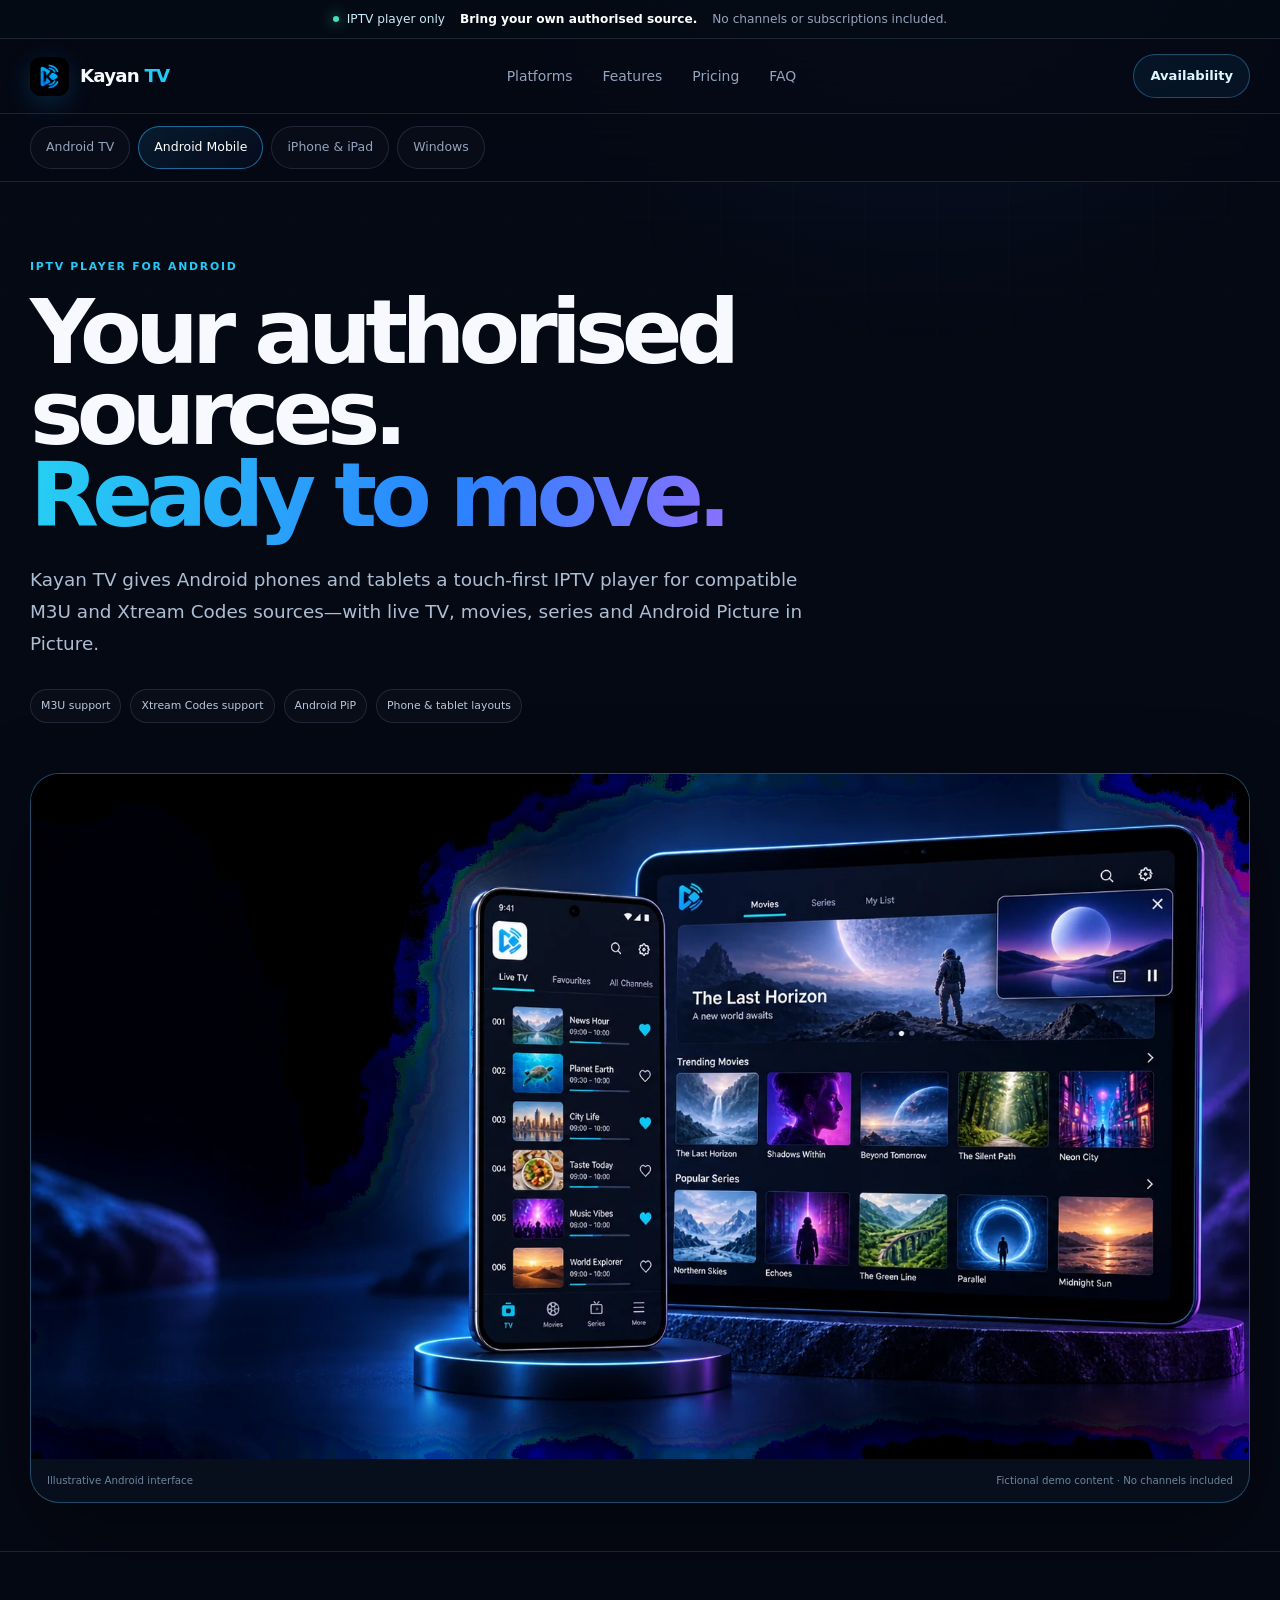
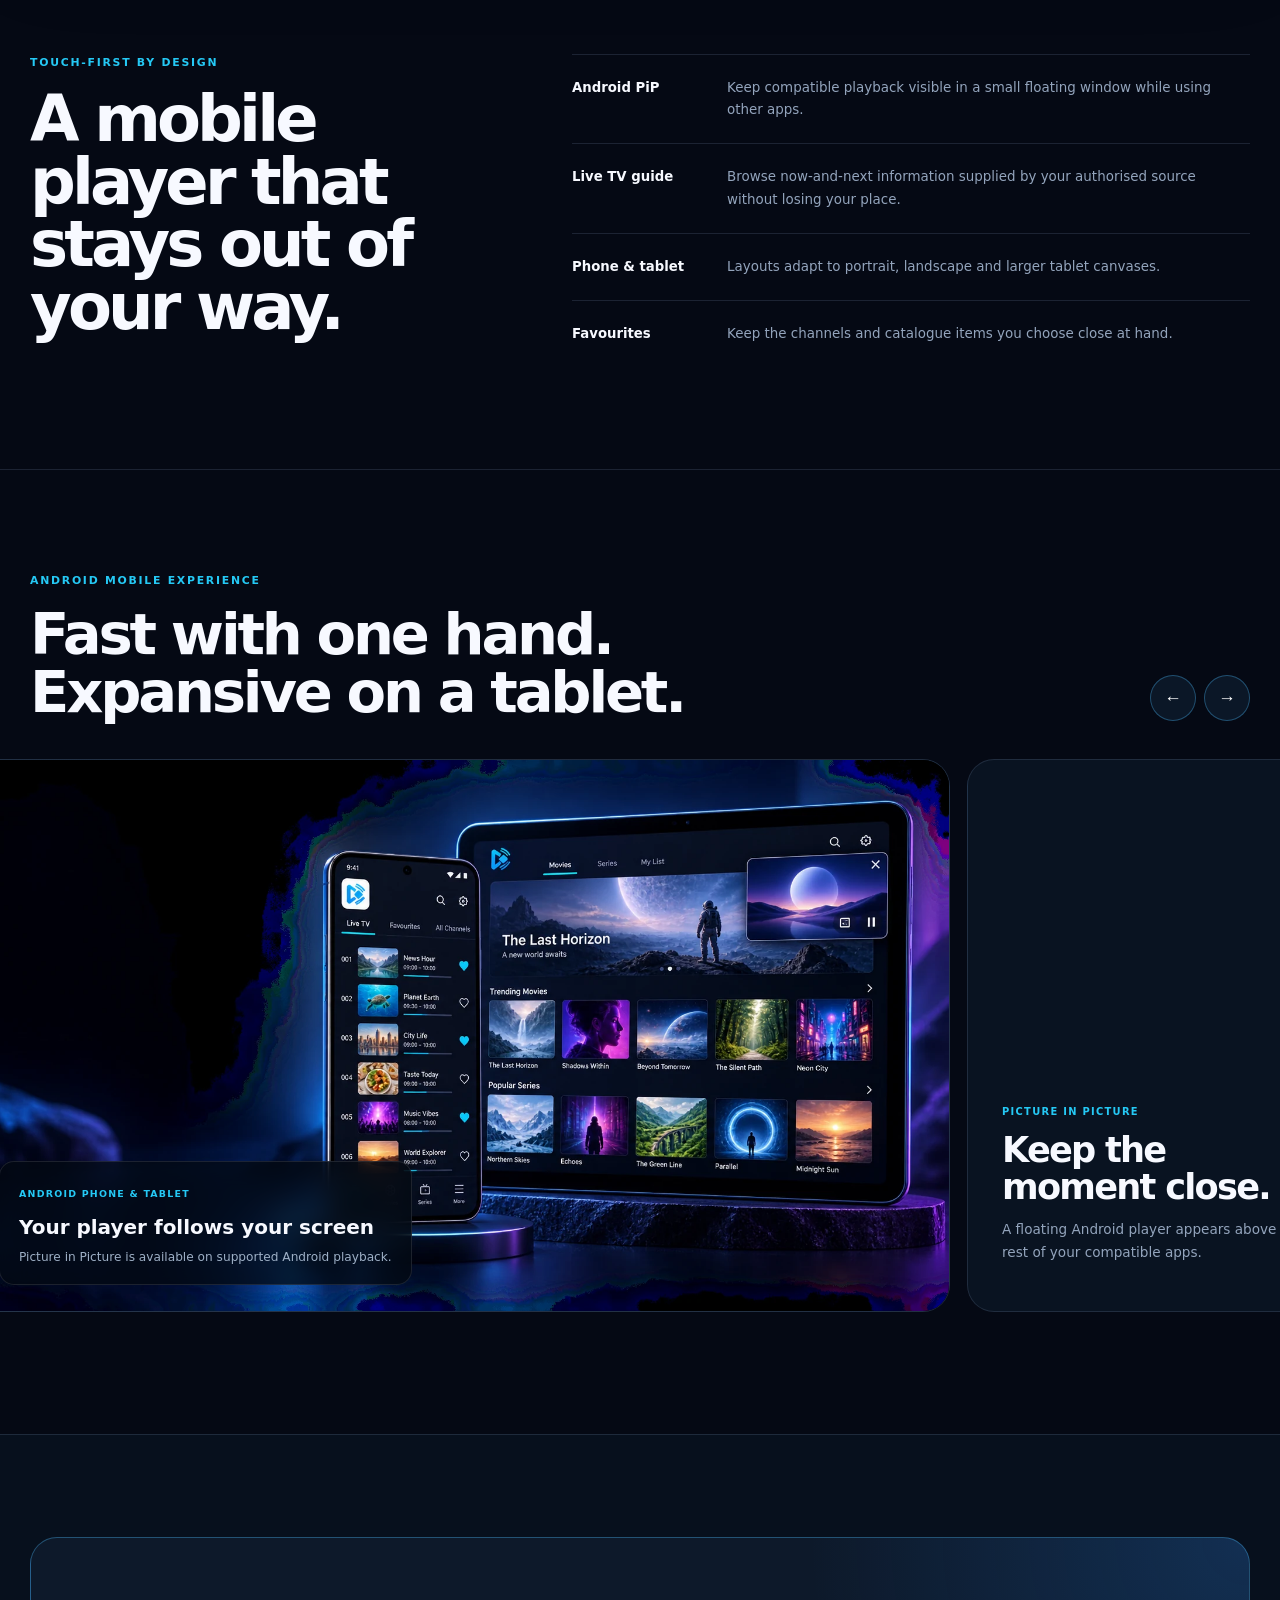
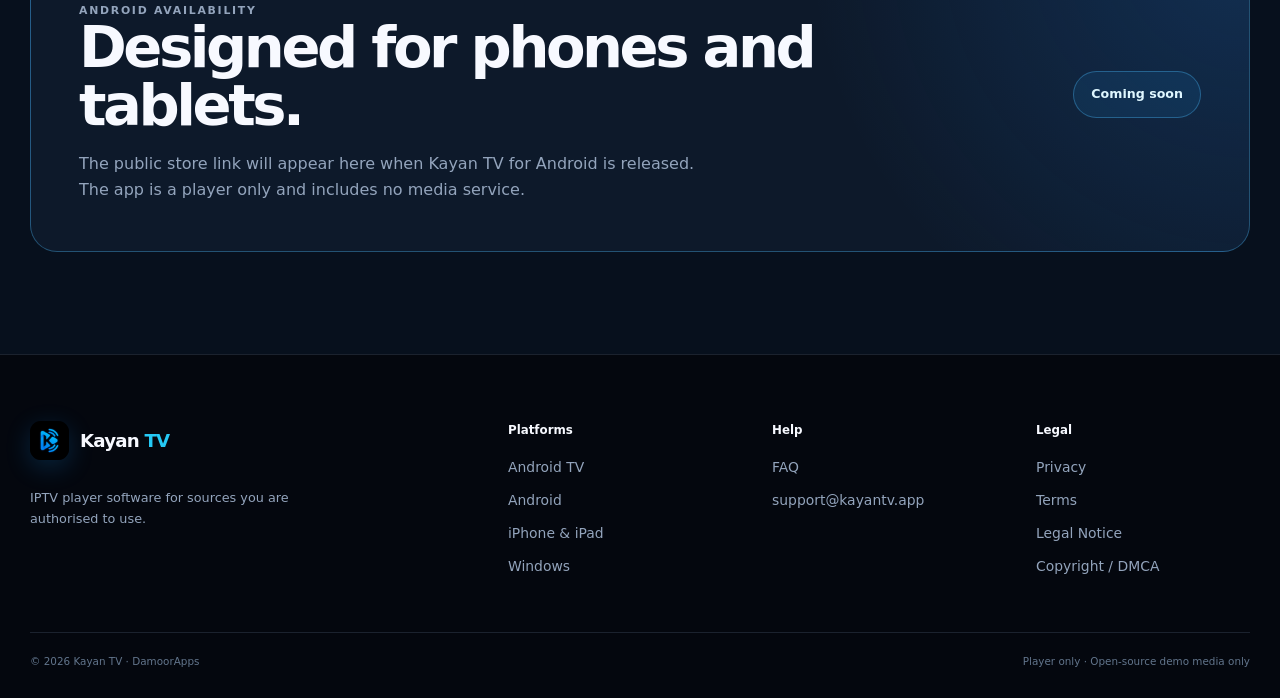
==== commit ddb31ad5: "Clarify demo media and add free pricing tier" ====
--- a/android-iptv-player.html
+++ b/android-iptv-player.html
@@ -3,11 +3,11 @@
 <head>
   <meta charset="utf-8"><meta name="viewport" content="width=device-width,initial-scale=1,viewport-fit=cover">
   <title>IPTV Player for Android Phones & Tablets | Kayan TV</title>
-  <meta name="description" content="Kayan TV is an IPTV player for Android phones and tablets with M3U, Xtream Codes, live TV, movies, series and Picture in Picture. No content included.">
+  <meta name="description" content="Kayan TV is an IPTV player for Android phones and tablets with M3U, Xtream Codes, live TV, movies, series and Picture in Picture. No channels or subscriptions included.">
   <meta name="robots" content="index,follow,max-image-preview:large"><meta name="theme-color" content="#050914">
-  <link rel="canonical" href="https://kayantv.app/android-iptv-player"><link rel="icon" href="/assets/kayan-icon.png"><link rel="stylesheet" href="/styles.css?v=20260917-mobile2">
-  <meta property="og:type" content="website"><meta property="og:title" content="Kayan TV — IPTV Player for Android"><meta property="og:description" content="A touch-first M3U and Xtream Codes player with Android Picture in Picture. No content included."><meta property="og:url" content="https://kayantv.app/android-iptv-player"><meta property="og:image" content="https://kayantv.app/assets/kayan-android-mobile-hero.png">
-  <script type="application/ld+json">{"@context":"https://schema.org","@type":"MobileApplication","name":"Kayan TV for Android","url":"https://kayantv.app/android-iptv-player","applicationCategory":"MultimediaApplication","operatingSystem":"Android","description":"Touch-first IPTV player for compatible M3U and Xtream Codes sources with Picture in Picture. No content included.","offers":[{"@type":"Offer","name":"Free","price":"0","priceCurrency":"USD"},{"@type":"Offer","name":"Premium Lifetime","price":"9.99","priceCurrency":"USD"}]}</script>
+  <link rel="canonical" href="https://kayantv.app/android-iptv-player"><link rel="icon" href="/assets/kayan-icon.png"><link rel="stylesheet" href="/styles.css?v=20260917-pricing3">
+  <meta property="og:type" content="website"><meta property="og:title" content="Kayan TV — IPTV Player for Android"><meta property="og:description" content="A touch-first M3U and Xtream Codes player with Android Picture in Picture. No channels or subscriptions included."><meta property="og:url" content="https://kayantv.app/android-iptv-player"><meta property="og:image" content="https://kayantv.app/assets/kayan-android-mobile-hero.png">
+  <script type="application/ld+json">{"@context":"https://schema.org","@type":"MobileApplication","name":"Kayan TV for Android","url":"https://kayantv.app/android-iptv-player","applicationCategory":"MultimediaApplication","operatingSystem":"Android","description":"Touch-first IPTV player for compatible M3U and Xtream Codes sources with Picture in Picture. No channels or subscriptions included.","offers":[{"@type":"Offer","name":"Free","price":"0","priceCurrency":"USD"},{"@type":"Offer","name":"Premium Lifetime","price":"9.99","priceCurrency":"USD"}]}</script>
 </head>
 <body>
   <a class="skip-link" href="#main">Skip to main content</a><div class="notice"><div class="shell notice-inner"><span><i></i> IPTV player only</span><strong>Bring your own authorised source.</strong><span>No channels or subscriptions included.</span></div></div>
@@ -23,6 +23,6 @@
     </div></section>
     <section class="section availability" id="availability"><div class="shell availability-card"><div><p class="eyebrow">Android availability</p><h2>Designed for phones and tablets.</h2><p>The public store link will appear here when Kayan TV for Android is released. The app is a player only and includes no media service.</p></div><span class="status-pill">Coming soon</span></div></section>
   </main>
-  <footer class="site-footer"><div class="shell footer-top"><div class="footer-brand"><a class="brand" href="/"><img src="/assets/kayan-icon.png" alt=""><span>Kayan <b>TV</b></span></a><p>IPTV player software for sources you are authorised to use.</p></div><div class="footer-column"><b>Platforms</b><a href="/android-tv-iptv-player">Android TV</a><a href="/android-iptv-player">Android</a><a href="/ios-iptv-player">iPhone & iPad</a><a href="/windows-iptv-player">Windows</a></div><div class="footer-column"><b>Help</b><a href="/#faq">FAQ</a><a data-email="supportEmail" href="mailto:support@kayantv.app">Support</a></div><div class="footer-column"><b>Legal</b><a href="/privacy">Privacy</a><a href="/terms">Terms</a><a href="/legal">Legal Notice</a><a href="/copyright">Copyright / DMCA</a></div></div><div class="shell footer-bottom"><span>© 2026 Kayan TV · <span data-publisher>DamoorApps</span></span><span>Player only · No content included</span></div></footer>
-  <script src="/site.config.js?v=20260917-mobile2"></script><script src="/app.js?v=20260917-mobile2"></script>
+  <footer class="site-footer"><div class="shell footer-top"><div class="footer-brand"><a class="brand" href="/"><img src="/assets/kayan-icon.png" alt=""><span>Kayan <b>TV</b></span></a><p>IPTV player software for sources you are authorised to use.</p></div><div class="footer-column"><b>Platforms</b><a href="/android-tv-iptv-player">Android TV</a><a href="/android-iptv-player">Android</a><a href="/ios-iptv-player">iPhone & iPad</a><a href="/windows-iptv-player">Windows</a></div><div class="footer-column"><b>Help</b><a href="/#faq">FAQ</a><a data-email="supportEmail" href="mailto:support@kayantv.app">Support</a></div><div class="footer-column"><b>Legal</b><a href="/privacy">Privacy</a><a href="/terms">Terms</a><a href="/legal">Legal Notice</a><a href="/copyright">Copyright / DMCA</a></div></div><div class="shell footer-bottom"><span>© 2026 Kayan TV · <span data-publisher>DamoorApps</span></span><span>Player only · Open-source demo media only</span></div></footer>
+  <script src="/site.config.js?v=20260917-pricing3"></script><script src="/app.js?v=20260917-pricing3"></script>
 </body></html>
--- a/styles.css
+++ b/styles.css
@@ -86,7 +86,7 @@
 .section { padding: 102px 0; border-top: 1px solid var(--line); }
 .section-heading { margin-bottom: 50px; }
 .section-heading h2, .price-band h2, .player-only h2, .faq-intro h2, .page h1 { margin: 0; font-size: clamp(2.8rem, 5.2vw, 5.2rem); line-height: .98; letter-spacing: -.062em; }
-.section-heading > p:last-child, .compact-heading > p, .price-band-grid > div > p:last-child, .player-only-grid > div:last-child p { color: var(--muted); }
+.section-heading > p:last-child, .compact-heading > p, .player-only-grid > div:last-child p { color: var(--muted); }
 .compact-heading { display: grid; grid-template-columns: 1fr .55fr; align-items: end; gap: 60px; }
 .compact-heading > p { margin: 0 0 5px; max-width: 430px; }
 
@@ -109,13 +109,14 @@
 .value-grid p { color: var(--muted); font-size: .84rem; }
 
 .price-band { background: radial-gradient(circle at 85% 10%, rgba(38, 126, 255, .16), transparent 30%), #07101d; }
-.price-band-grid { display: grid; grid-template-columns: 1fr .78fr; align-items: center; gap: 95px; }
-.price-band-grid > div:first-child > p:last-child { max-width: 600px; margin-top: 22px; }
+.pricing-grid { display: grid; grid-template-columns: 1fr 1fr; gap: 18px; }
 .price-summary { position: relative; padding: 35px; border: 1px solid rgba(51, 180, 255, .38); border-radius: 25px; background: linear-gradient(145deg, #0f1d31, #09111e); box-shadow: var(--shadow); }
+.price-summary.free-plan { border-color: var(--line); background: linear-gradient(145deg, #0b1625, #08101c); box-shadow: none; }
+.price-summary.premium-plan::before { content: "Best value"; position: absolute; top: 22px; right: 23px; padding: 6px 9px; border: 1px solid var(--line-strong); border-radius: 999px; color: #dff7ff; background: rgba(36, 156, 239, .1); font-size: .6rem; font-weight: 800; letter-spacing: .08em; text-transform: uppercase; }
 .price-label { font-size: .76rem; font-weight: 780; }
 .price-summary > strong { display: block; margin: 20px 0 23px; font-size: 4.3rem; line-height: 1; letter-spacing: -.07em; }
 .price-summary > strong small { font-size: 1.4rem; }
-.price-summary ul { list-style: none; padding: 0; margin: 0 0 22px; display: grid; grid-template-columns: 1fr 1fr; gap: 0 23px; }
+.price-summary ul { list-style: none; padding: 0; margin: 0 0 22px; display: grid; grid-template-columns: 1fr; gap: 0; }
 .price-summary li { padding: 9px 0; border-top: 1px solid var(--line); color: #bdcde0; font-size: .77rem; }
 .price-summary li::before { content: "✓"; color: var(--teal); margin-right: 8px; }
 .price-summary > small { color: #667a94; font-size: .62rem; }
@@ -219,7 +220,7 @@
   .value-grid { grid-template-columns: 1fr 1fr; }
   .value-grid article:nth-child(2) { border-right: 0; }
   .value-grid article:nth-child(-n+2) { border-bottom: 1px solid var(--line); }
-  .price-band-grid, .platform-intro-grid { gap: 50px; }
+  .platform-intro-grid { gap: 50px; }
   .shot-card { min-height: 475px; }
   .shot-card.image-card img { min-height: 475px; }
 }
@@ -235,7 +236,7 @@
   .hero-art { margin-top: 40px; border-radius: 20px; }
   .hero-art img { height: auto; object-position: center; }
   .section { padding: 75px 0; }
-  .compact-heading, .price-band-grid, .player-only-grid, .faq-layout, .platform-intro-grid { grid-template-columns: 1fr; gap: 35px; }
+  .compact-heading, .pricing-grid, .player-only-grid, .faq-layout, .platform-intro-grid { grid-template-columns: 1fr; gap: 35px; }
   .platform-tabs-home { grid-template-columns: 1fr 1fr; }
   .value-grid { grid-template-columns: 1fr; }
   .value-grid article { min-height: 225px; border-right: 0; border-bottom: 1px solid var(--line); }
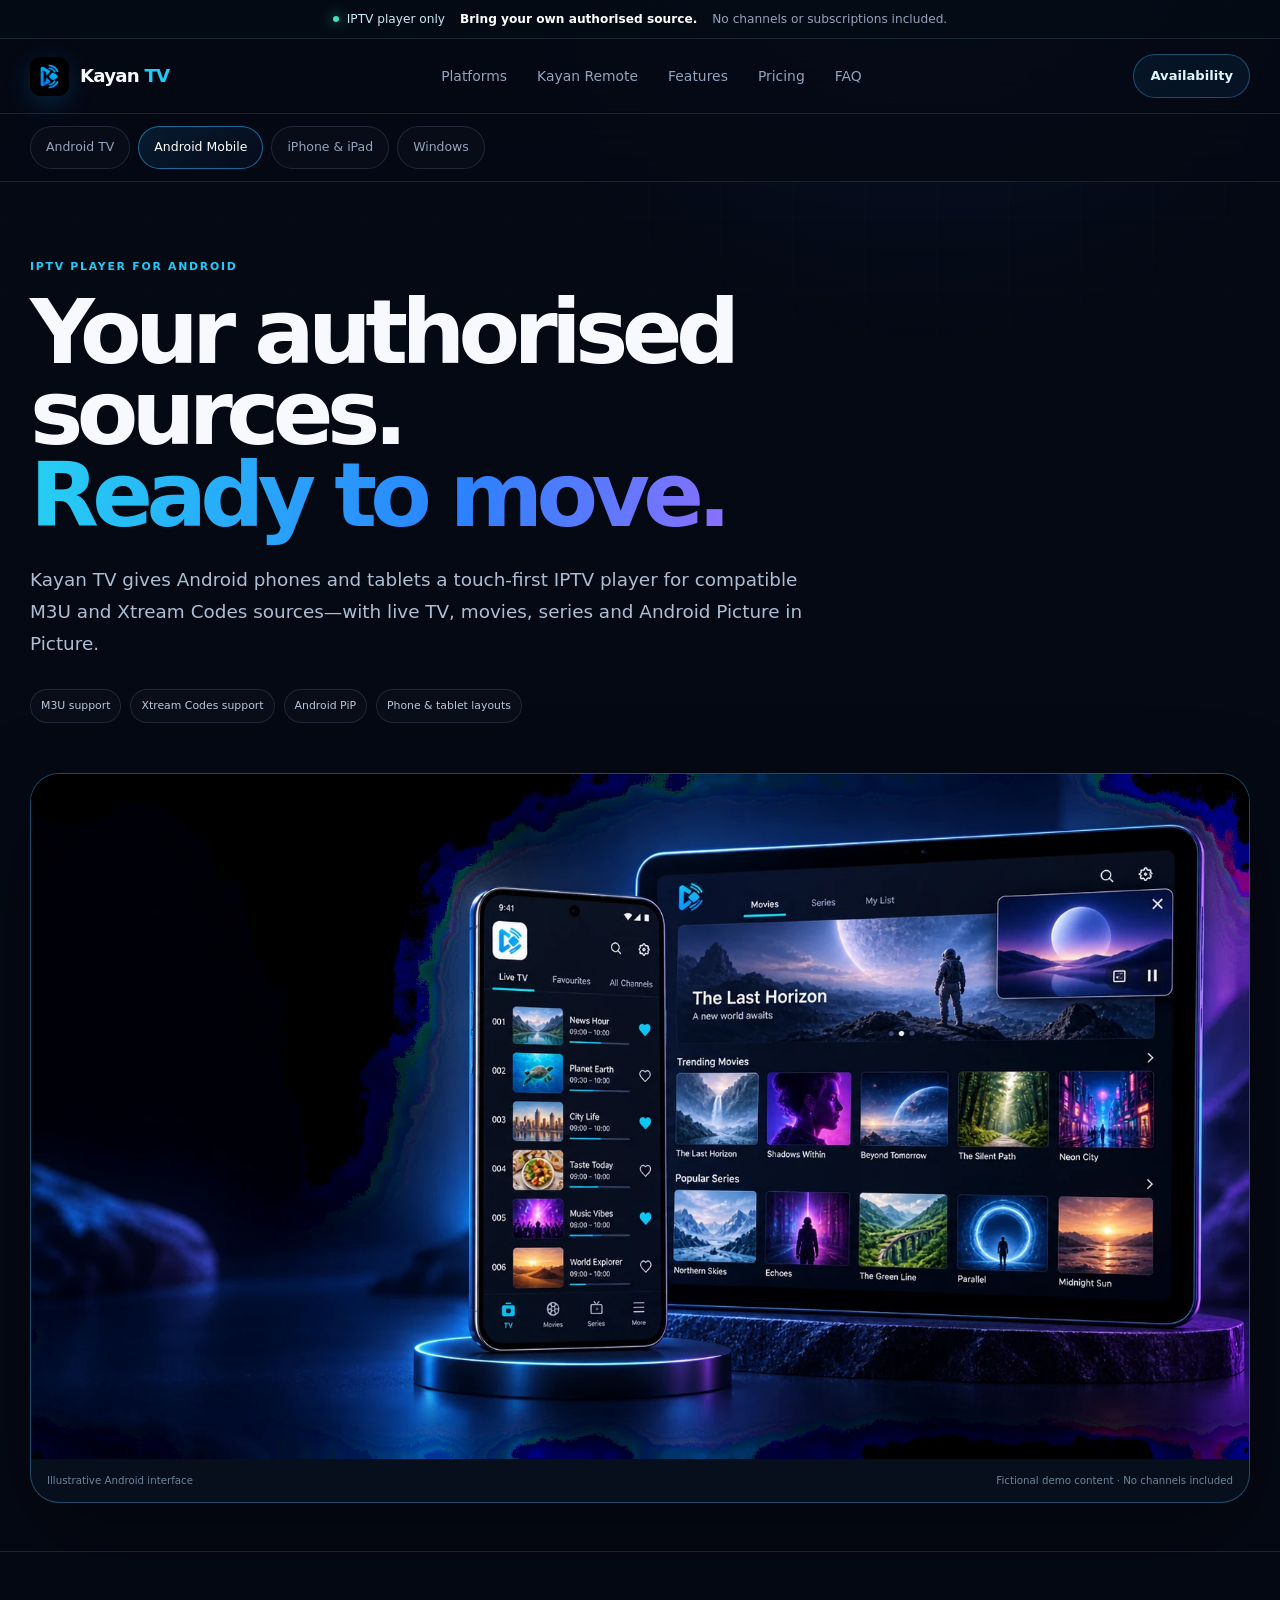
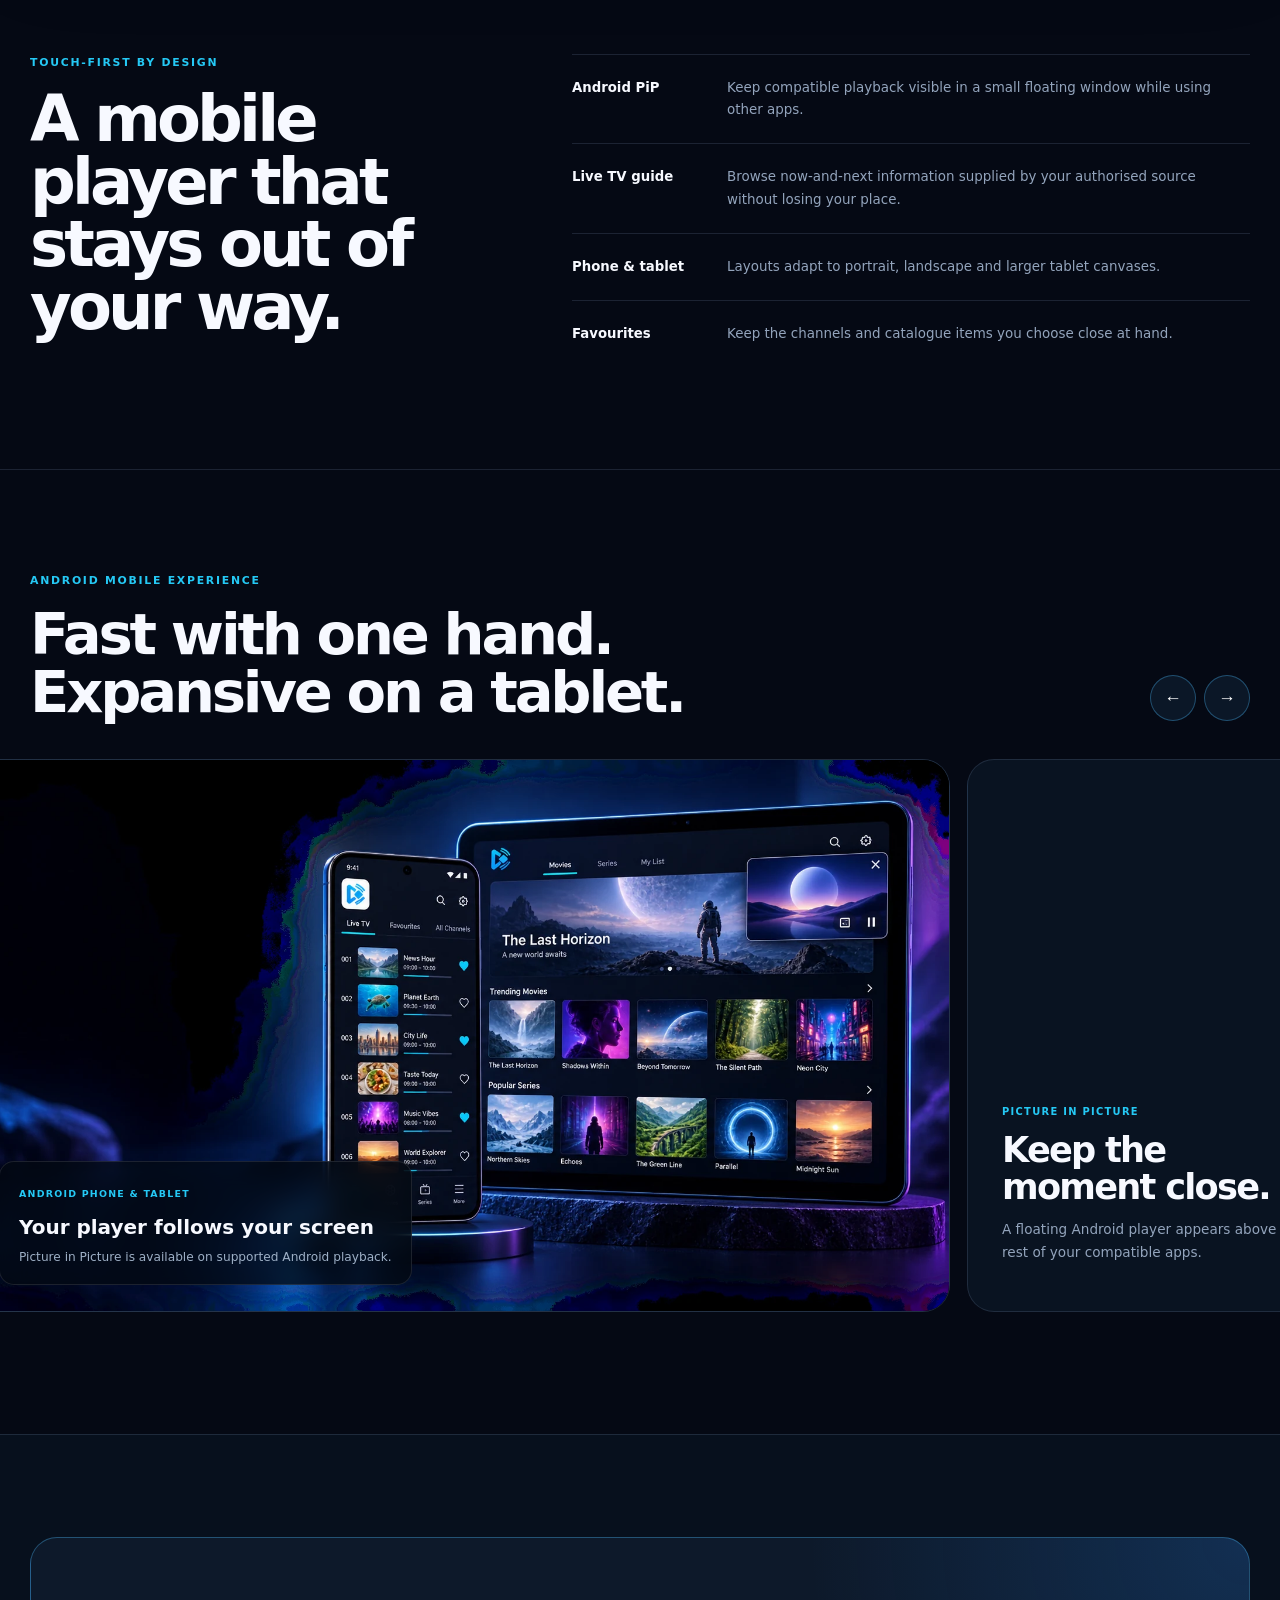
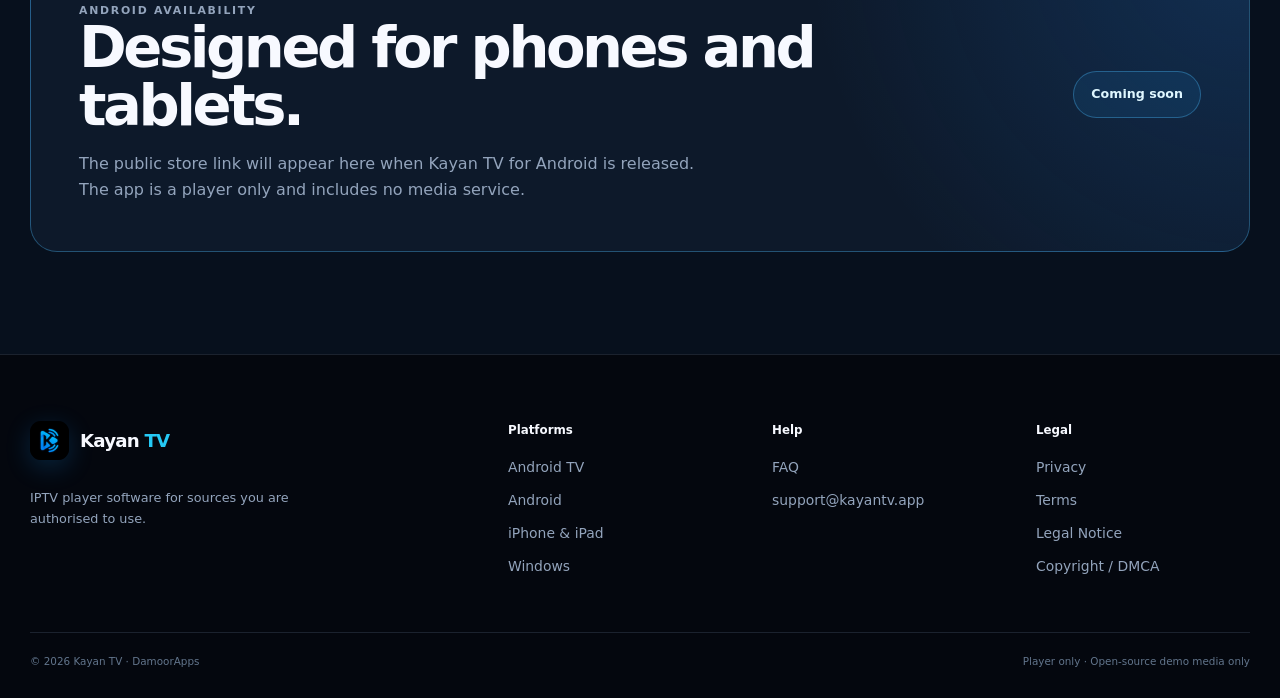
==== commit b5a8bdba: "Add Kayan Remote product page" ====
--- a/android-iptv-player.html
+++ b/android-iptv-player.html
@@ -5,13 +5,13 @@
   <title>IPTV Player for Android Phones & Tablets | Kayan TV</title>
   <meta name="description" content="Kayan TV is an IPTV player for Android phones and tablets with M3U, Xtream Codes, live TV, movies, series and Picture in Picture. No channels or subscriptions included.">
   <meta name="robots" content="index,follow,max-image-preview:large"><meta name="theme-color" content="#050914">
-  <link rel="canonical" href="https://kayantv.app/android-iptv-player"><link rel="icon" href="/assets/kayan-icon.png"><link rel="stylesheet" href="/styles.css?v=20260917-pricing3">
+  <link rel="canonical" href="https://kayantv.app/android-iptv-player"><link rel="icon" href="/assets/kayan-icon.png"><link rel="stylesheet" href="/styles.css?v=20260926-remote1">
   <meta property="og:type" content="website"><meta property="og:title" content="Kayan TV — IPTV Player for Android"><meta property="og:description" content="A touch-first M3U and Xtream Codes player with Android Picture in Picture. No channels or subscriptions included."><meta property="og:url" content="https://kayantv.app/android-iptv-player"><meta property="og:image" content="https://kayantv.app/assets/kayan-android-mobile-hero.png">
   <script type="application/ld+json">{"@context":"https://schema.org","@type":"MobileApplication","name":"Kayan TV for Android","url":"https://kayantv.app/android-iptv-player","applicationCategory":"MultimediaApplication","operatingSystem":"Android","description":"Touch-first IPTV player for compatible M3U and Xtream Codes sources with Picture in Picture. No channels or subscriptions included.","offers":[{"@type":"Offer","name":"Free","price":"0","priceCurrency":"USD"},{"@type":"Offer","name":"Premium Lifetime","price":"9.99","priceCurrency":"USD"}]}</script>
 </head>
 <body>
   <a class="skip-link" href="#main">Skip to main content</a><div class="notice"><div class="shell notice-inner"><span><i></i> IPTV player only</span><strong>Bring your own authorised source.</strong><span>No channels or subscriptions included.</span></div></div>
-  <header class="site-header"><nav class="shell nav"><a class="brand" href="/"><img src="/assets/kayan-icon.png" alt=""><span>Kayan <b>TV</b></span></a><div class="nav-links"><a href="/#platforms">Platforms</a><a href="/#why-kayan">Features</a><a href="/#pricing">Pricing</a><a href="/#faq">FAQ</a></div><a class="nav-cta" href="#availability">Availability</a></nav></header>
+  <header class="site-header"><nav class="shell nav"><a class="brand" href="/"><img src="/assets/kayan-icon.png" alt=""><span>Kayan <b>TV</b></span></a><div class="nav-links"><a href="/#platforms">Platforms</a><a href="/remote">Kayan Remote</a><a href="/#why-kayan">Features</a><a href="/#pricing">Pricing</a><a href="/#faq">FAQ</a></div><a class="nav-cta" href="#availability">Availability</a></nav></header>
   <div class="platform-subnav"><nav class="shell platform-tabs" aria-label="Kayan TV platform pages"><a href="/android-tv-iptv-player">Android TV</a><a aria-current="page" href="/android-iptv-player">Android Mobile</a><a href="/ios-iptv-player">iPhone & iPad</a><a href="/windows-iptv-player">Windows</a></nav></div>
   <main id="main">
     <section class="platform-hero shell"><div class="platform-hero-copy"><p class="eyebrow">IPTV player for Android</p><h1>Your authorised sources.<br><em>Ready to move.</em></h1><p>Kayan TV gives Android phones and tablets a touch-first IPTV player for compatible M3U and Xtream Codes sources—with live TV, movies, series and Android Picture in Picture.</p><div class="platform-badges"><span>M3U support</span><span>Xtream Codes support</span><span>Android PiP</span><span>Phone & tablet layouts</span></div></div><div class="platform-visual"><img src="/assets/kayan-android-mobile-hero.webp" alt="Illustrative Kayan TV IPTV player running on an Android phone and tablet" width="1672" height="942" fetchpriority="high"><div class="visual-note"><span>Illustrative Android interface</span><span>Fictional demo content · No channels included</span></div></div></section>
--- a/styles.css
+++ b/styles.css
@@ -207,6 +207,7 @@
 /* Legal and policy pages */
 .container .nav { min-height: 74px; }
 .page { max-width: 820px; padding: 72px 0; }
+.page h1 { margin-bottom: 28px; }
 .page h2 { margin-top: 40px; letter-spacing: -.035em; }
 .page p, .page li { color: var(--muted); }
 .page a { color: var(--cyan); }
@@ -214,6 +215,89 @@
 .footer-inner { display: flex; justify-content: space-between; gap: 24px; color: var(--muted); font-size: .8rem; }
 .footer-inner nav { display: flex; flex-wrap: wrap; gap: 20px; }
 .footer-inner a { color: #a9bbd1; text-decoration: none; }
+
+/* Kayan Remote */
+.remote-page { background: radial-gradient(circle at 80% 6%, rgba(117, 86, 255, .17), transparent 28%), var(--bg); }
+.remote-header { background: rgba(5, 9, 20, .84); }
+.remote-hero { display: grid; grid-template-columns: .88fr 1.12fr; align-items: center; gap: 72px; padding: 92px 0 100px; }
+.remote-product-label { display: inline-flex; align-items: center; gap: 11px; margin-bottom: 31px; color: #f3f6ff; font-size: 1.12rem; font-weight: 820; letter-spacing: -.04em; }
+.remote-product-label img { width: 50px; height: 50px; border-radius: 14px; box-shadow: 0 13px 32px rgba(103, 86, 255, .24); }
+.remote-product-label b, .related-product h2 em { color: #a88cff; font-style: normal; }
+.remote-hero h1 { max-width: 680px; margin: 0; font-size: clamp(4rem, 7vw, 7.15rem); line-height: .91; letter-spacing: -.075em; }
+.remote-hero h1 em { font-style: normal; background: linear-gradient(105deg, var(--cyan), #778cff 66%, #b56cff); background-clip: text; -webkit-background-clip: text; color: transparent; }
+.remote-hero-copy > p:not(.eyebrow):not(.remote-hero-note) { max-width: 630px; margin: 29px 0; color: #adbed3; font-size: 1.08rem; line-height: 1.75; }
+.remote-hero-actions { display: flex; flex-wrap: wrap; gap: 11px; }
+.remote-hero-note { max-width: 600px; margin: 24px 0 0; color: #8497b0; font-size: .77rem; }
+.remote-visual { position: relative; min-height: 570px; overflow: hidden; display: grid; place-items: center; border: 1px solid rgba(131, 145, 255, .36); border-radius: 31px; background: radial-gradient(circle at 80% 8%, rgba(76, 210, 244, .16), transparent 25%), radial-gradient(circle at 15% 65%, rgba(138, 84, 255, .24), transparent 35%), #091225; box-shadow: var(--shadow); isolation: isolate; }
+.remote-visual::before { content: ""; position: absolute; inset: 0; z-index: -1; opacity: .43; background: linear-gradient(rgba(255,255,255,.027) 1px, transparent 1px), linear-gradient(90deg, rgba(255,255,255,.027) 1px, transparent 1px); background-size: 42px 42px; mask-image: linear-gradient(115deg, #000, transparent 75%); }
+.remote-tv { position: absolute; top: 59px; right: 38px; width: 70%; min-height: 322px; padding: 15px; border: 7px solid #151b2a; border-radius: 19px; background: #07101d; box-shadow: 0 34px 80px rgba(0,0,0,.42); transform: perspective(900px) rotateY(-9deg) rotateX(2deg); }
+.remote-tv::after { content: ""; position: absolute; left: 50%; bottom: -26px; width: 27%; height: 18px; transform: translateX(-50%); border-radius: 0 0 7px 7px; background: #151b2a; }
+.remote-tv-glow { position: absolute; inset: 0; border-radius: 12px; background: radial-gradient(circle at 78% 32%, rgba(51, 214, 255, .38), transparent 20%), linear-gradient(135deg, #112944, #1a1c5c 57%, #42205f); }
+.remote-tv-top, .remote-tv-dock { position: relative; z-index: 1; display: flex; align-items: center; gap: 8px; color: #cfddf5; font-size: .61rem; }
+.remote-tv-top span:last-child { margin-left: auto; color: #8ff0d1; }
+.remote-status-dot { width: 6px; height: 6px; border-radius: 50%; background: var(--teal); box-shadow: 0 0 11px var(--teal); }
+.remote-tv-screen { position: relative; z-index: 1; display: flex; flex-direction: column; justify-content: end; min-height: 195px; margin: 12px 0; padding: 22px; border: 1px solid rgba(255,255,255,.12); border-radius: 10px; background: linear-gradient(90deg, rgba(4,12,31,.87), rgba(5,11,32,.13)); }
+.remote-tv-screen span { max-width: 220px; font-size: 1.52rem; font-weight: 810; line-height: 1.04; letter-spacing: -.055em; }
+.remote-tv-screen small { margin-top: 8px; color: #bbcae4; font-size: .63rem; }
+.remote-tv-dock { gap: 12px; color: #92a7c6; }
+.remote-tv-dock span:first-child { color: #fff; }
+.remote-phone { position: absolute; left: 8%; bottom: 18px; width: 245px; padding: 13px 14px 16px; border: 7px solid #151926; border-radius: 37px; background: linear-gradient(165deg, #101a2c, #060b15); box-shadow: 0 28px 65px rgba(0,0,0,.55); transform: rotate(-5deg); }
+.remote-phone-top { display: flex; justify-content: space-between; padding: 0 4px 8px; color: #d8e1f1; font-size: .59rem; }
+.remote-phone-app { display: flex; align-items: center; gap: 7px; padding: 7px 2px 12px; color: #f7f9ff; font-size: .66rem; font-weight: 780; }
+.remote-phone-app img { width: 27px; height: 27px; border-radius: 8px; }
+.remote-phone-app i { margin-left: auto; color: var(--teal); font-size: .49rem; }
+.remote-device { padding: 10px; border-radius: 10px; background: rgba(139, 109, 255, .17); color: #edf1ff; font-size: .63rem; font-weight: 720; }
+.remote-device small { display: block; margin-top: 2px; color: #9ef2d1; font-size: .52rem; font-weight: 600; }
+.remote-pad { display: grid; grid-template-columns: repeat(3, 1fr); gap: 7px; place-items: center; margin: 17px auto; width: 158px; }
+.remote-pad span { display: grid; place-items: center; width: 42px; height: 36px; border: 1px solid rgba(183, 202, 242, .16); border-radius: 10px; background: #141d2e; color: #d9e8ff; font: inherit; font-size: .83rem; }
+.remote-pad span:first-child { grid-column: 2; }
+.remote-pad span:nth-child(5) { grid-column: 2; }
+.remote-pad .remote-select { border-color: rgba(51, 205, 245, .55); background: linear-gradient(145deg, #197cb4, #4d58bb); color: #fff; font-size: .58rem; font-weight: 820; }
+.remote-shortcuts { display: grid; grid-template-columns: repeat(4, 1fr); gap: 7px; }
+.remote-shortcuts span { display: grid; place-items: center; min-height: 32px; border-radius: 8px; background: #111a29; color: #d1dcef; font-size: .85rem; }
+.remote-visual > p { position: absolute; right: 17px; bottom: 12px; margin: 0; color: #aabbd4; font-size: .59rem; }
+
+.related-product { padding: 62px 0; background: linear-gradient(110deg, rgba(113, 75, 255, .11), rgba(10, 19, 36, .08)); }
+.remote-callout { display: grid; grid-template-columns: auto 1fr auto; align-items: center; gap: 29px; padding: 29px; border: 1px solid rgba(143, 123, 255, .3); border-radius: 27px; background: radial-gradient(circle at 17% 10%, rgba(126, 90, 255, .15), transparent 29%), rgba(12, 20, 37, .78); }
+.remote-callout-icon img { width: 94px; height: 94px; border-radius: 25px; box-shadow: 0 17px 43px rgba(120, 86, 255, .23); }
+.remote-callout .eyebrow { margin-bottom: 8px; color: #baabff; }
+.remote-callout h2 { margin: 0; font-size: clamp(2rem, 3.5vw, 3.5rem); line-height: .98; letter-spacing: -.06em; }
+.remote-callout p:not(.eyebrow) { max-width: 650px; margin: 13px 0 0; color: var(--muted); font-size: .86rem; }
+.remote-callout .button { white-space: nowrap; }
+
+.remote-compatibility { background: #07101d; }
+.tv-brand-grid { display: grid; grid-template-columns: repeat(3, 1fr); gap: 16px; }
+.tv-brand-grid article { min-height: 245px; padding: 30px; border: 1px solid var(--line); border-radius: 22px; background: linear-gradient(145deg, rgba(21, 34, 54, .88), rgba(7, 13, 24, .86)); }
+.tv-brand-mark { display: inline-flex; align-items: center; min-height: 34px; padding: 0 11px; border: 1px solid var(--line-strong); border-radius: 9px; color: #dcecff; font-size: .73rem; font-weight: 820; letter-spacing: .03em; }
+.android-mark { color: #b8f4c8; background: rgba(65, 178, 96, .12); }
+.lg-mark { color: #ffc0d5; background: rgba(193, 43, 95, .1); }
+.samsung-mark { color: #badcff; background: rgba(42, 127, 255, .1); font-size: .62rem; letter-spacing: .1em; }
+.tv-brand-grid h3 { margin: 78px 0 10px; font-size: 1.25rem; line-height: 1.1; letter-spacing: -.035em; }
+.tv-brand-grid p { margin: 0; color: var(--muted); font-size: .83rem; }
+.compatibility-note { max-width: 810px; margin: 24px 0 0; color: #7e91aa; font-size: .74rem; }
+
+.remote-features { background: linear-gradient(145deg, #091527, #050914 72%); }
+.remote-feature-grid { display: grid; grid-template-columns: repeat(3, 1fr); gap: 14px; }
+.remote-feature-grid article { min-height: 260px; padding: 28px; border: 1px solid var(--line); border-radius: 21px; background: rgba(255,255,255,.018); }
+.remote-feature-icon { display: grid; place-items: center; width: 42px; height: 42px; border: 1px solid rgba(68, 201, 246, .3); border-radius: 12px; color: var(--cyan); background: rgba(44, 143, 237, .09); font-size: 1.12rem; }
+.remote-feature-grid h3 { margin: 75px 0 9px; font-size: 1.2rem; letter-spacing: -.035em; }
+.remote-feature-grid p, .remote-capability-row p { margin: 0; color: var(--muted); font-size: .82rem; }
+.remote-capability-row { display: grid; grid-template-columns: 1fr 1fr; gap: 15px; margin-top: 15px; }
+.remote-capability-row > div { display: grid; grid-template-columns: 42px 1fr; gap: 13px; padding: 24px; border: 1px solid rgba(121, 104, 255, .24); border-radius: 20px; background: linear-gradient(145deg, rgba(65, 61, 129, .12), rgba(10, 19, 36, .35)); }
+.remote-capability-row b { display: block; margin: 2px 0 7px; font-size: .94rem; }
+
+.remote-how { background: #07101d; }
+.remote-how-grid { display: grid; grid-template-columns: .83fr 1.17fr; gap: 100px; align-items: start; }
+.remote-how-grid h2 { margin: 0; font-size: clamp(2.85rem, 5.1vw, 5.1rem); line-height: .98; letter-spacing: -.06em; }
+.remote-how-grid > div > p:last-child { max-width: 490px; margin: 25px 0 0; color: var(--muted); }
+.remote-steps { display: grid; gap: 0; padding: 0; margin: 0; list-style: none; border-top: 1px solid var(--line); }
+.remote-steps li { display: grid; grid-template-columns: 65px 1fr; gap: 16px; padding: 24px 0; border-bottom: 1px solid var(--line); }
+.remote-steps span { color: var(--cyan); font-size: .68rem; font-weight: 820; letter-spacing: .1em; }
+.remote-steps b { font-size: 1.05rem; }
+.remote-steps p { margin: 5px 0 0; color: var(--muted); font-size: .84rem; }
+.remote-availability { background: radial-gradient(circle at 80% 5%, rgba(131, 89, 255, .15), transparent 29%), #07101d; }
+.remote-faq { background: #050914; }
+
 
 @media (max-width: 1030px) {
   .home-hero h1, .platform-hero h1 { font-size: clamp(3.7rem, 8.8vw, 6.3rem); }
@@ -223,6 +307,8 @@
   .platform-intro-grid { gap: 50px; }
   .shot-card { min-height: 475px; }
   .shot-card.image-card img { min-height: 475px; }
+  .remote-hero { grid-template-columns: .85fr 1.15fr; gap: 42px; }
+  .remote-how-grid { gap: 58px; }
 }
 
 @media (max-width: 780px) {
@@ -259,6 +345,17 @@
   .footer-brand { grid-column: 1 / -1; }
   .footer-bottom { display: block; }
   .footer-bottom span { display: block; margin-top: 8px; }
+  .remote-hero { grid-template-columns: 1fr; gap: 42px; padding: 62px 0 75px; }
+  .remote-hero h1 { font-size: clamp(3.35rem, 15vw, 5.2rem); }
+  .remote-visual { min-height: 510px; }
+  .remote-callout { grid-template-columns: auto 1fr; }
+  .remote-callout .button { grid-column: 1 / -1; justify-self: start; }
+  .tv-brand-grid { grid-template-columns: 1fr; }
+  .tv-brand-grid article { min-height: 205px; }
+  .tv-brand-grid h3 { margin-top: 45px; }
+  .remote-feature-grid { grid-template-columns: 1fr 1fr; }
+  .remote-capability-row, .remote-how-grid { grid-template-columns: 1fr; }
+  .remote-how-grid { gap: 43px; }
 }
 
 @media (max-width: 480px) {
@@ -309,6 +406,33 @@
   .footer-top { grid-template-columns: 1fr; }
   .footer-brand { grid-column: auto; }
   .footer-inner { flex-direction: column; }
+  .remote-hero { padding: 45px 0 56px; }
+  .remote-product-label { margin-bottom: 25px; }
+  .remote-hero h1 { font-size: clamp(2.75rem, 13vw, 3.35rem); line-height: .96; letter-spacing: -.058em; }
+  .remote-hero-copy > p:not(.eyebrow):not(.remote-hero-note) { margin: 22px 0; font-size: 1rem; line-height: 1.62; }
+  .remote-hero-actions .button { width: 100%; }
+  .remote-visual { min-height: 423px; border-radius: 21px; }
+  .remote-tv { top: 37px; right: 13px; width: 79%; min-height: 253px; padding: 11px; border-width: 5px; }
+  .remote-tv-screen { min-height: 145px; padding: 15px; }
+  .remote-tv-screen span { font-size: 1.15rem; }
+  .remote-phone { left: 5%; bottom: 12px; width: 194px; padding: 9px 10px 11px; border-width: 5px; border-radius: 28px; }
+  .remote-phone-top { padding-bottom: 3px; }
+  .remote-phone-app { padding-bottom: 7px; }
+  .remote-device { padding: 7px; }
+  .remote-pad { width: 135px; gap: 5px; margin: 11px auto; }
+  .remote-pad span { width: 35px; height: 29px; border-radius: 8px; }
+  .remote-shortcuts span { min-height: 27px; }
+  .remote-visual > p { display: none; }
+  .related-product { padding: 45px 0; }
+  .remote-callout { grid-template-columns: 1fr; gap: 18px; padding: 24px; }
+  .remote-callout-icon img { width: 72px; height: 72px; border-radius: 20px; }
+  .remote-callout .button { width: 100%; justify-self: stretch; }
+  .remote-feature-grid { grid-template-columns: 1fr; }
+  .remote-feature-grid article { min-height: 205px; }
+  .remote-feature-grid h3 { margin-top: 47px; }
+  .remote-capability-row > div { grid-template-columns: 36px 1fr; padding: 20px; }
+  .remote-feature-icon { width: 36px; height: 36px; border-radius: 10px; font-size: .95rem; }
+  .remote-steps li { grid-template-columns: 45px 1fr; }
 }
 
 @media (prefers-reduced-motion: reduce) {
